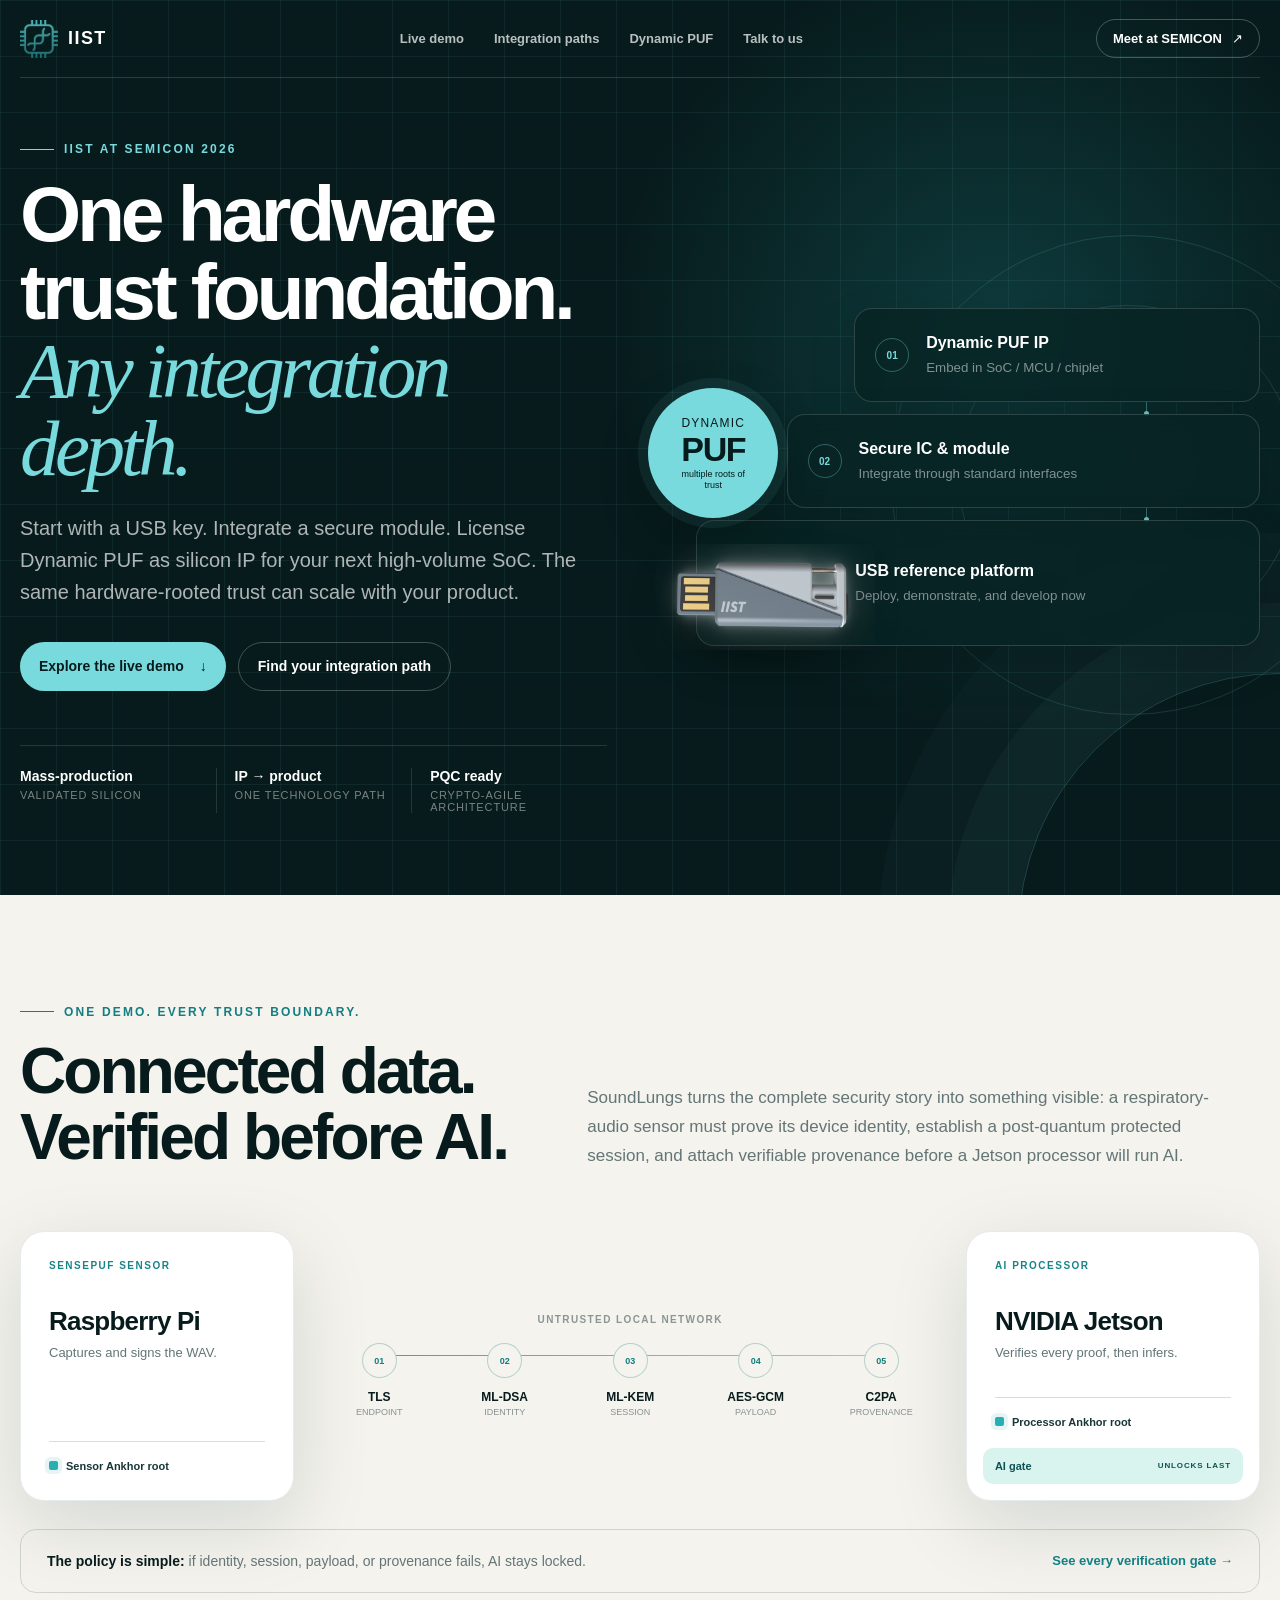
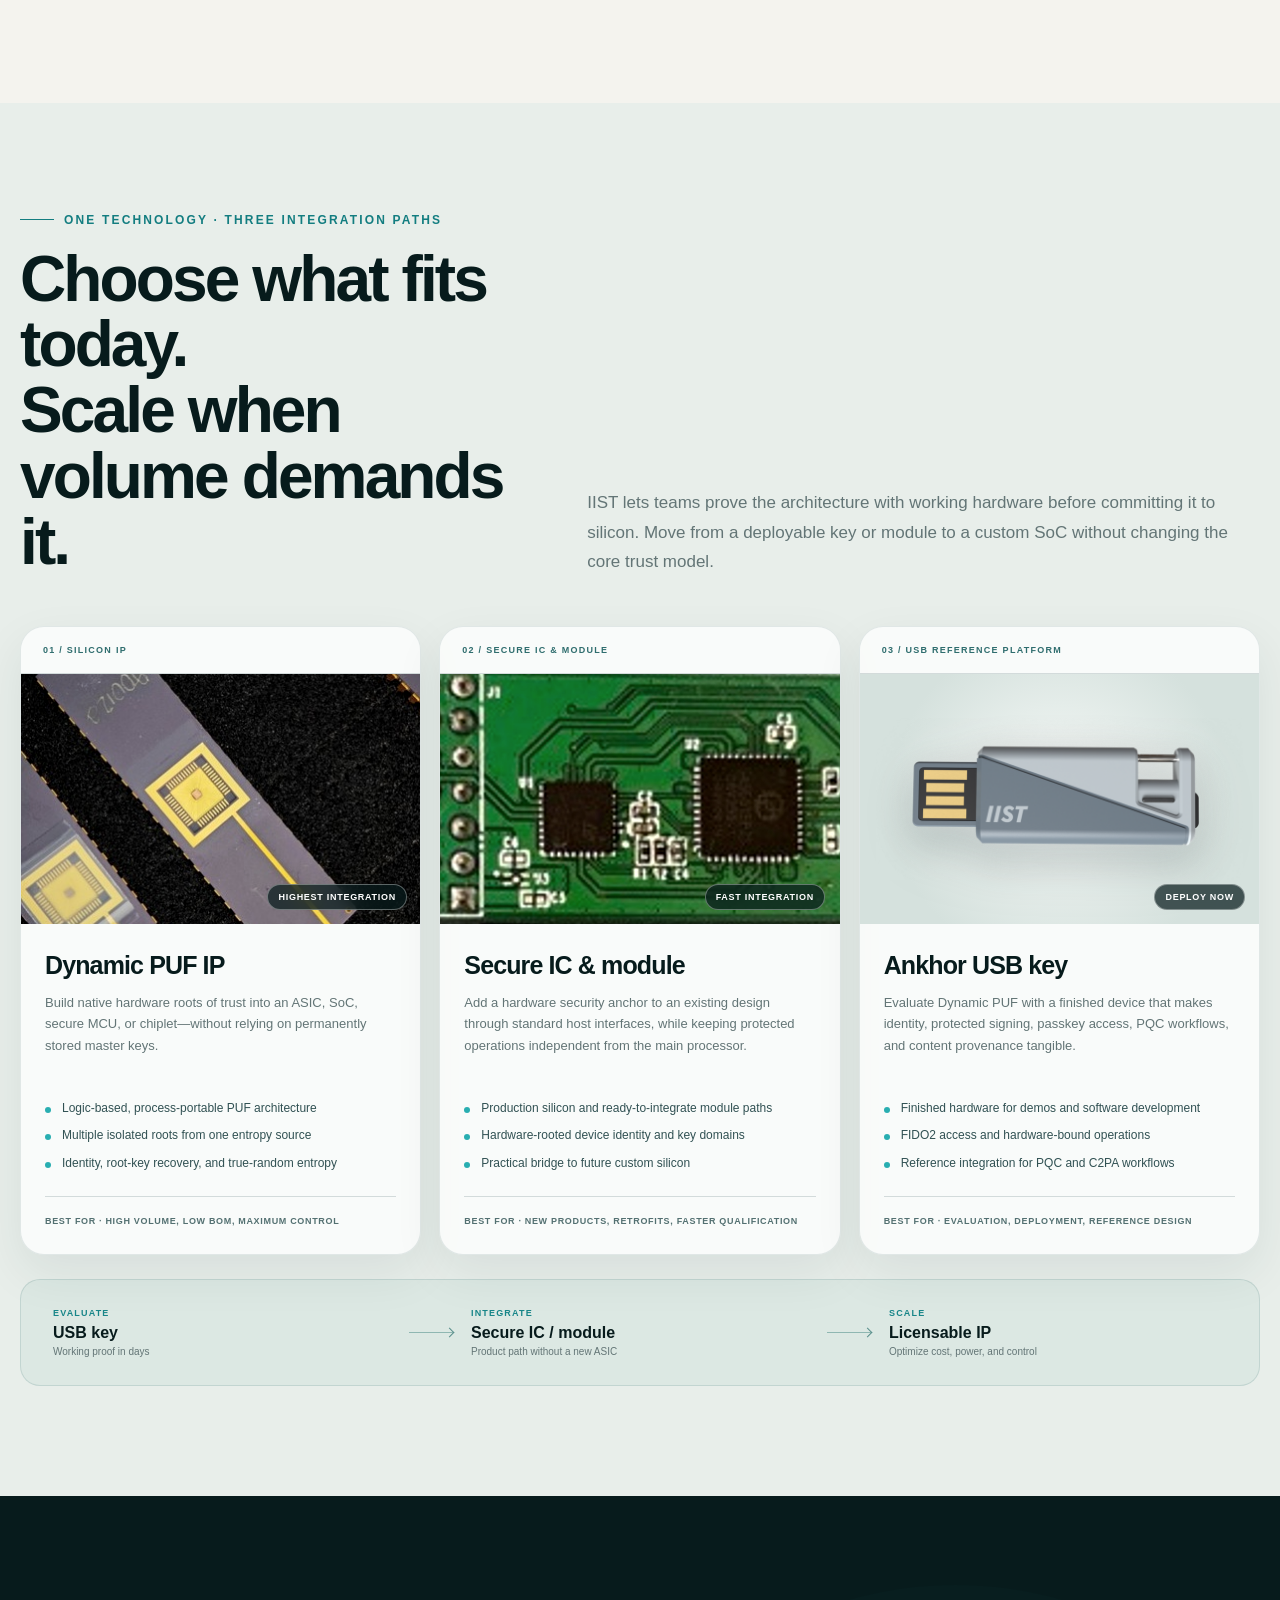
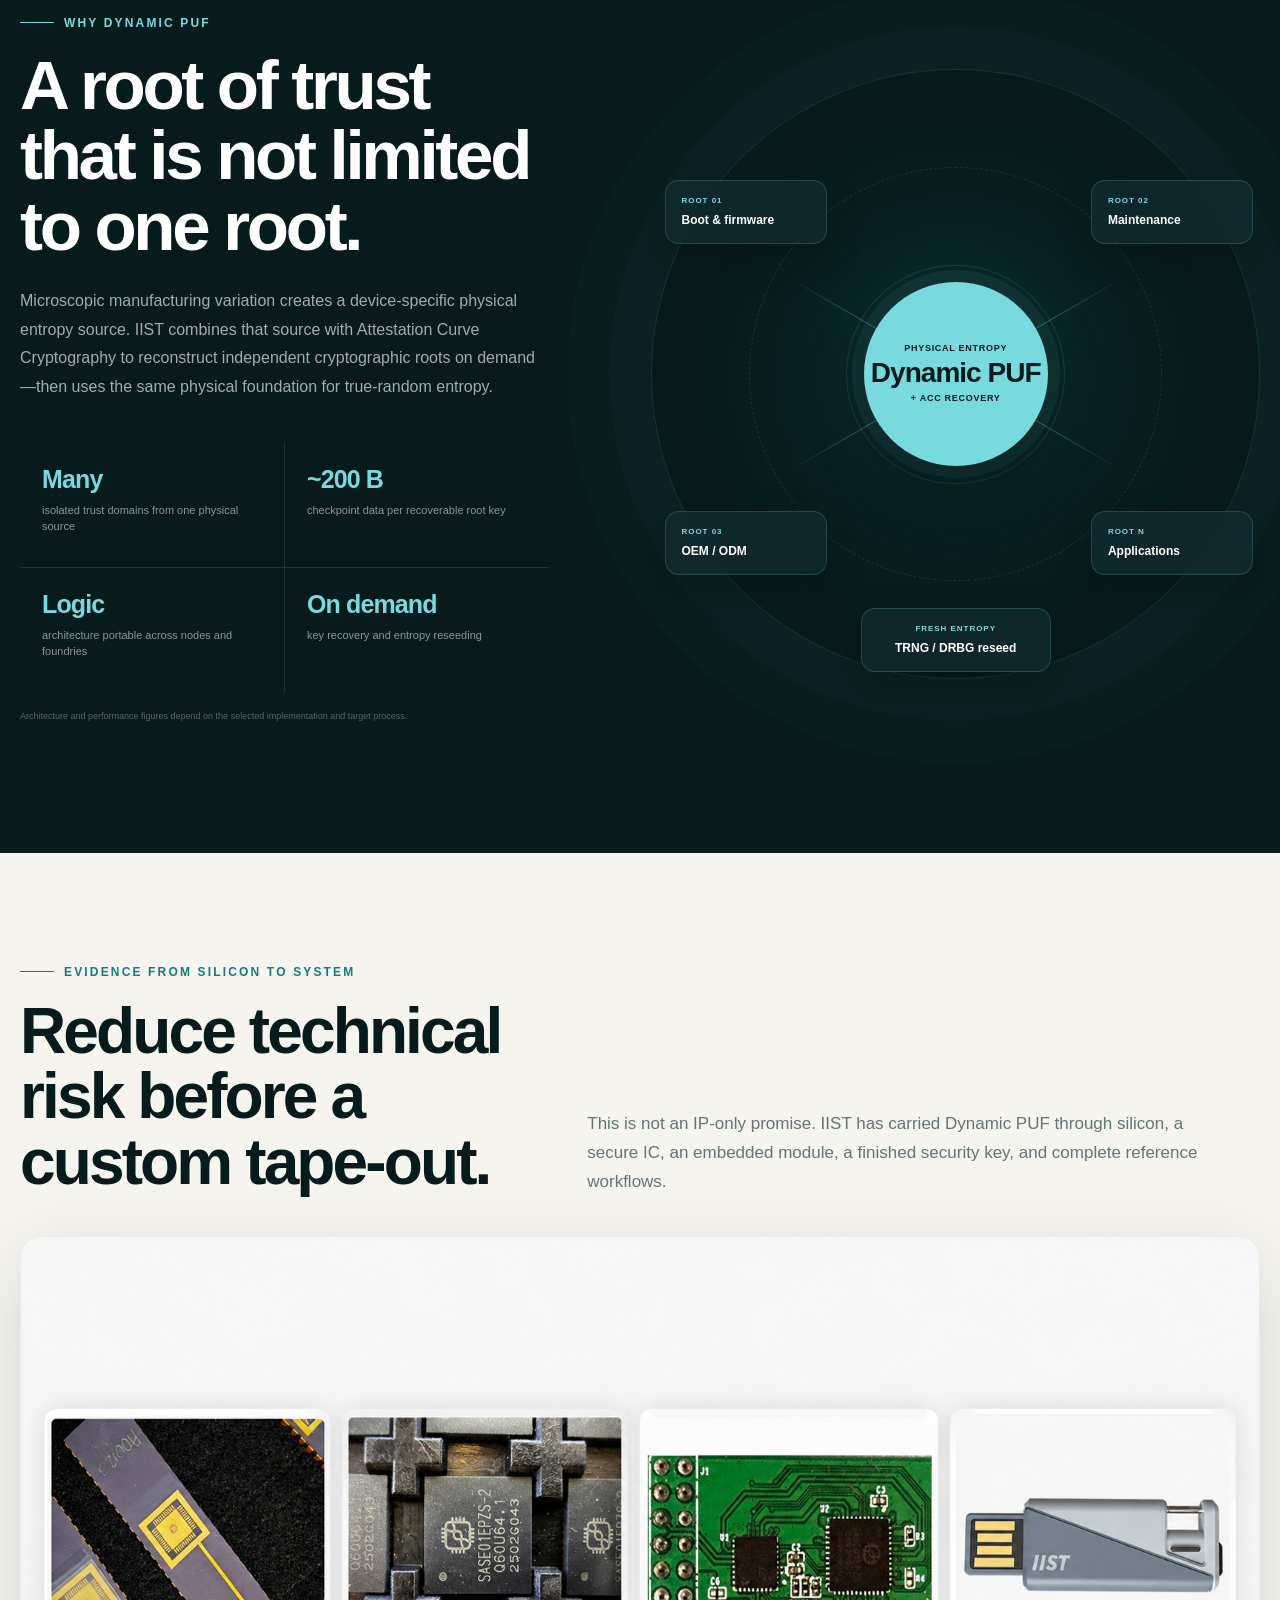
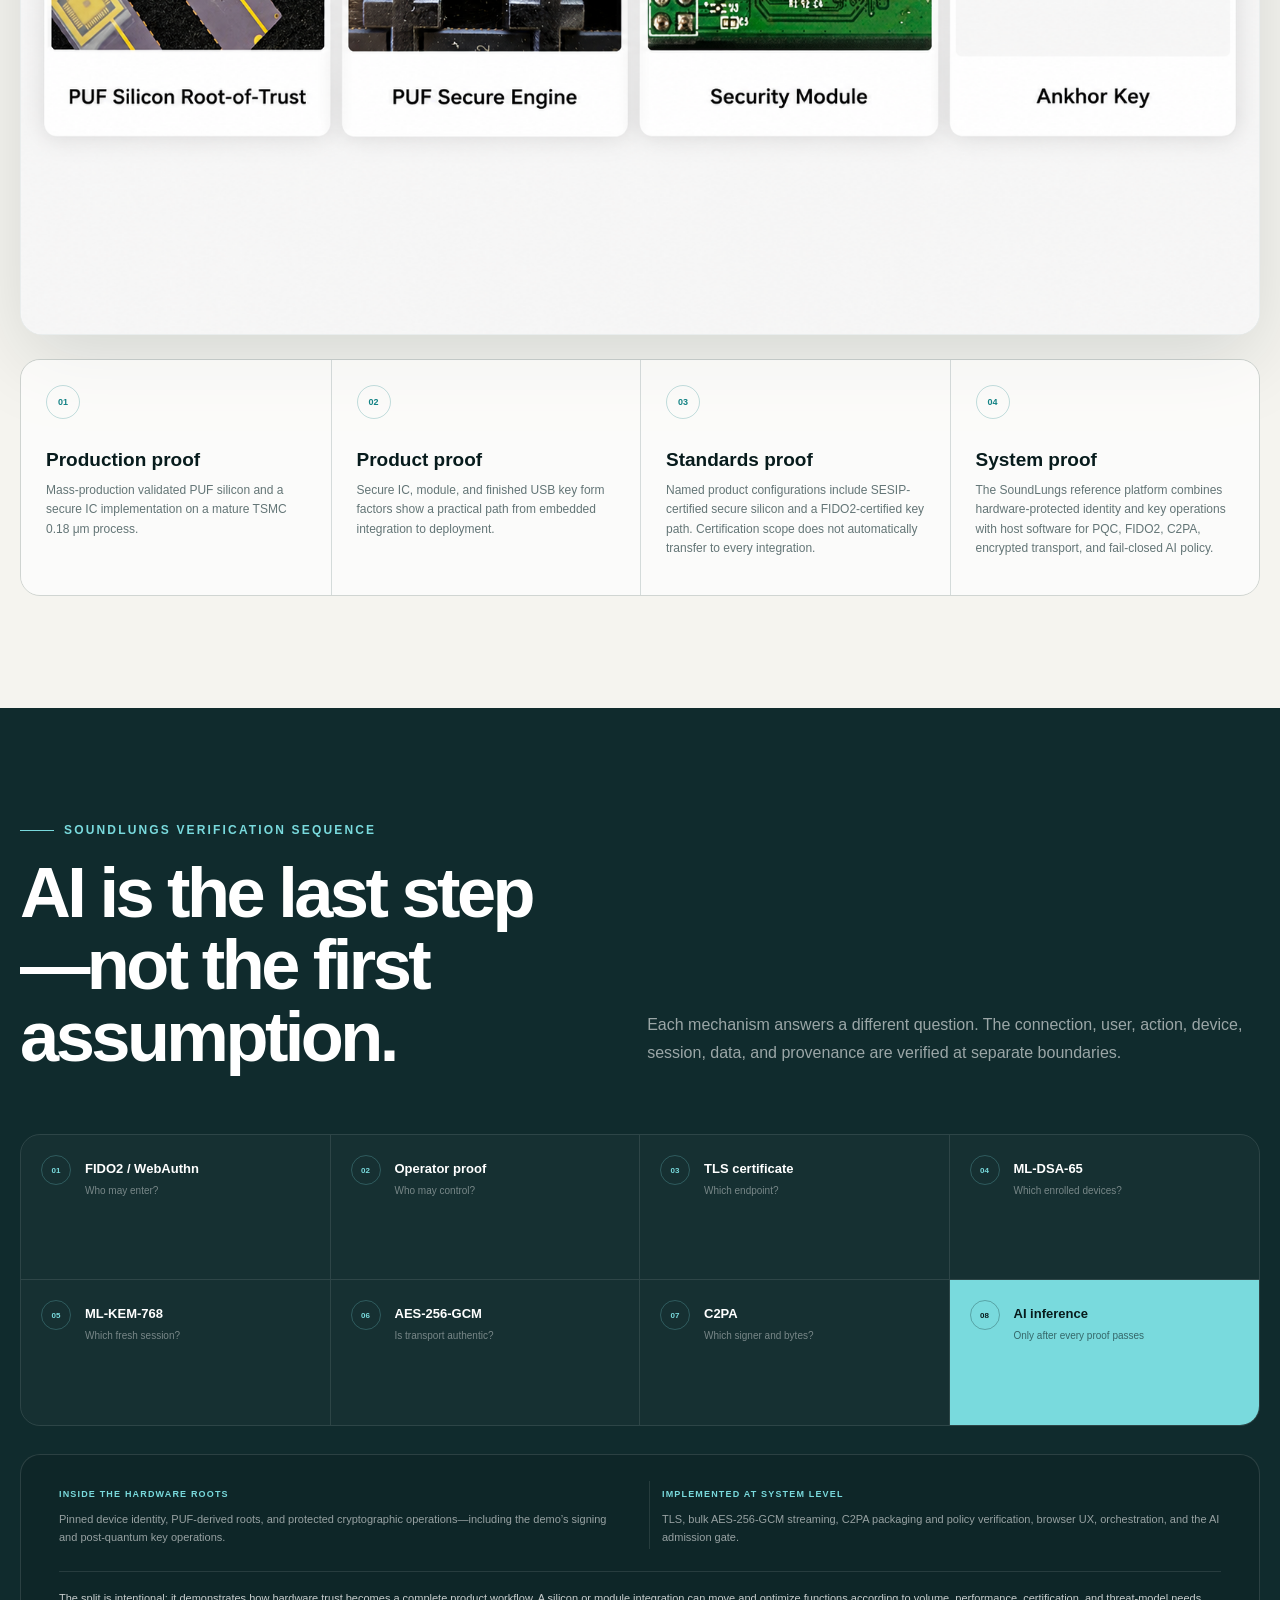
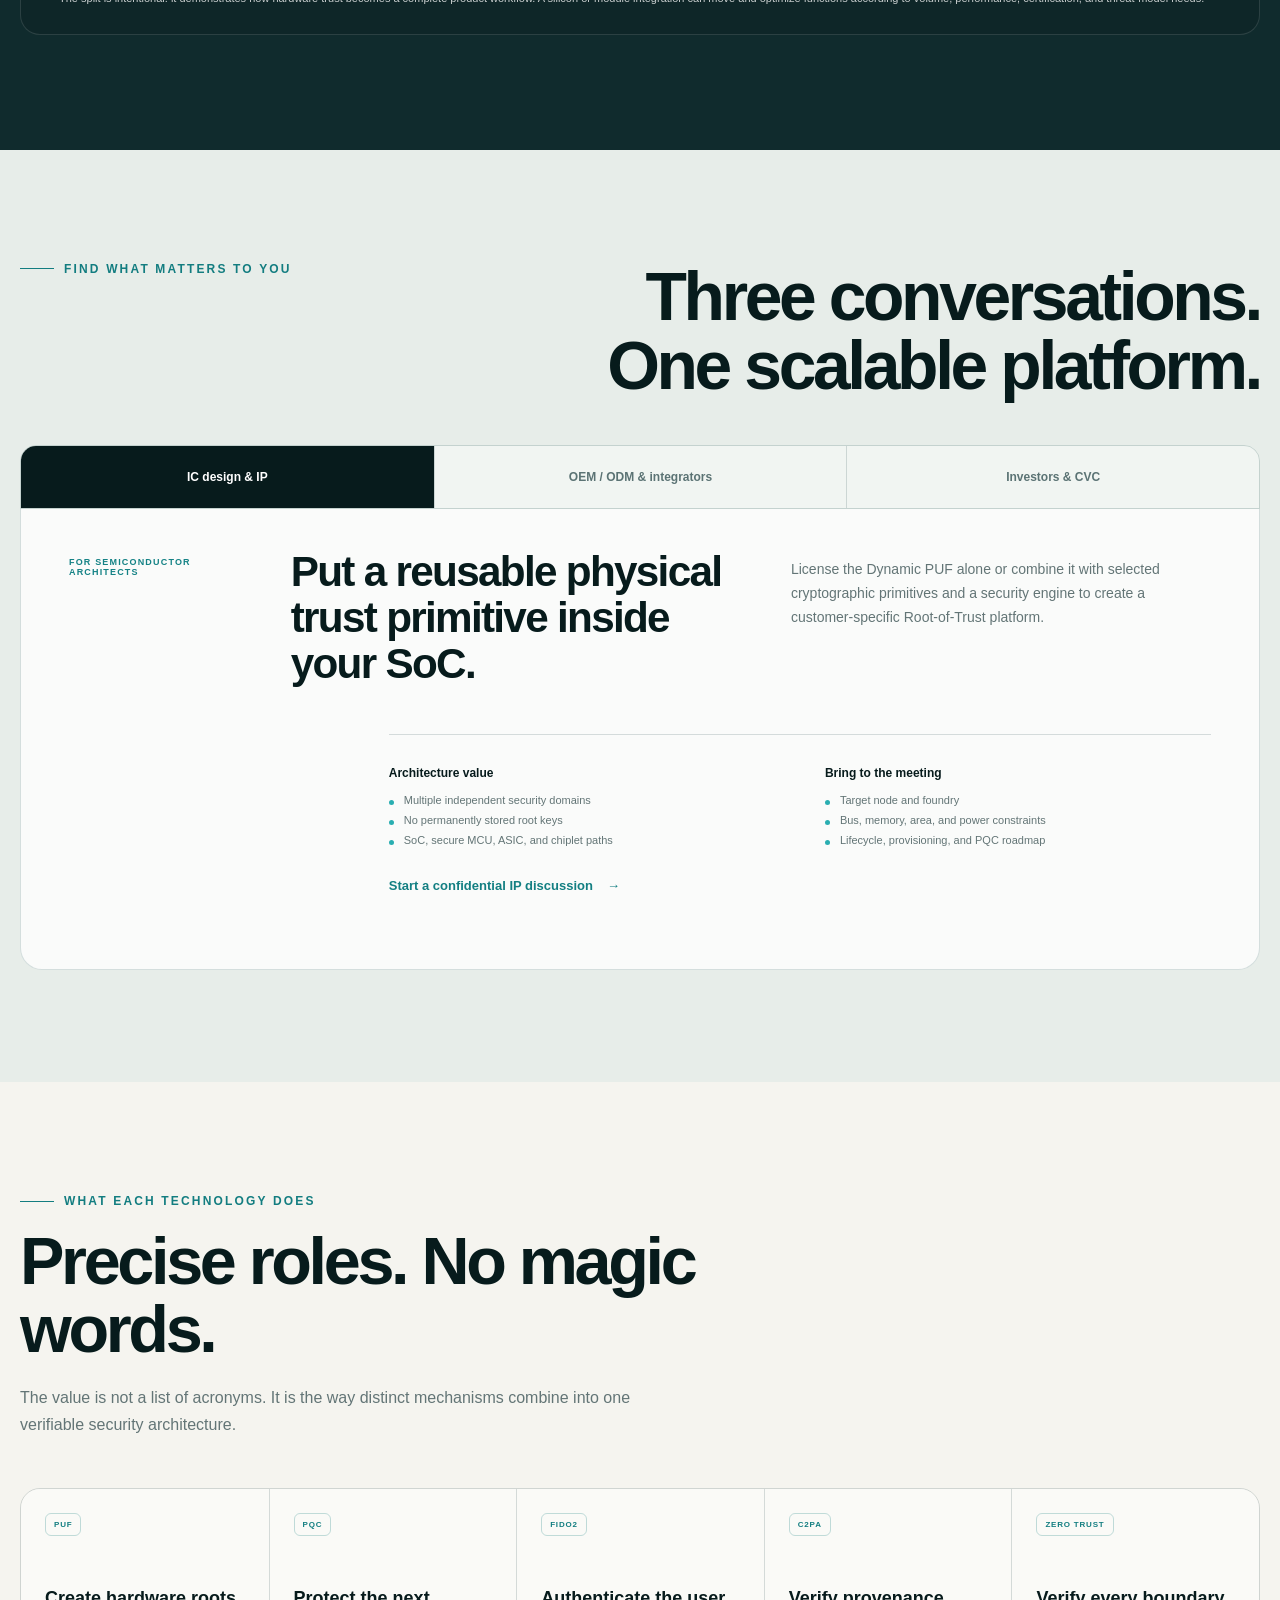
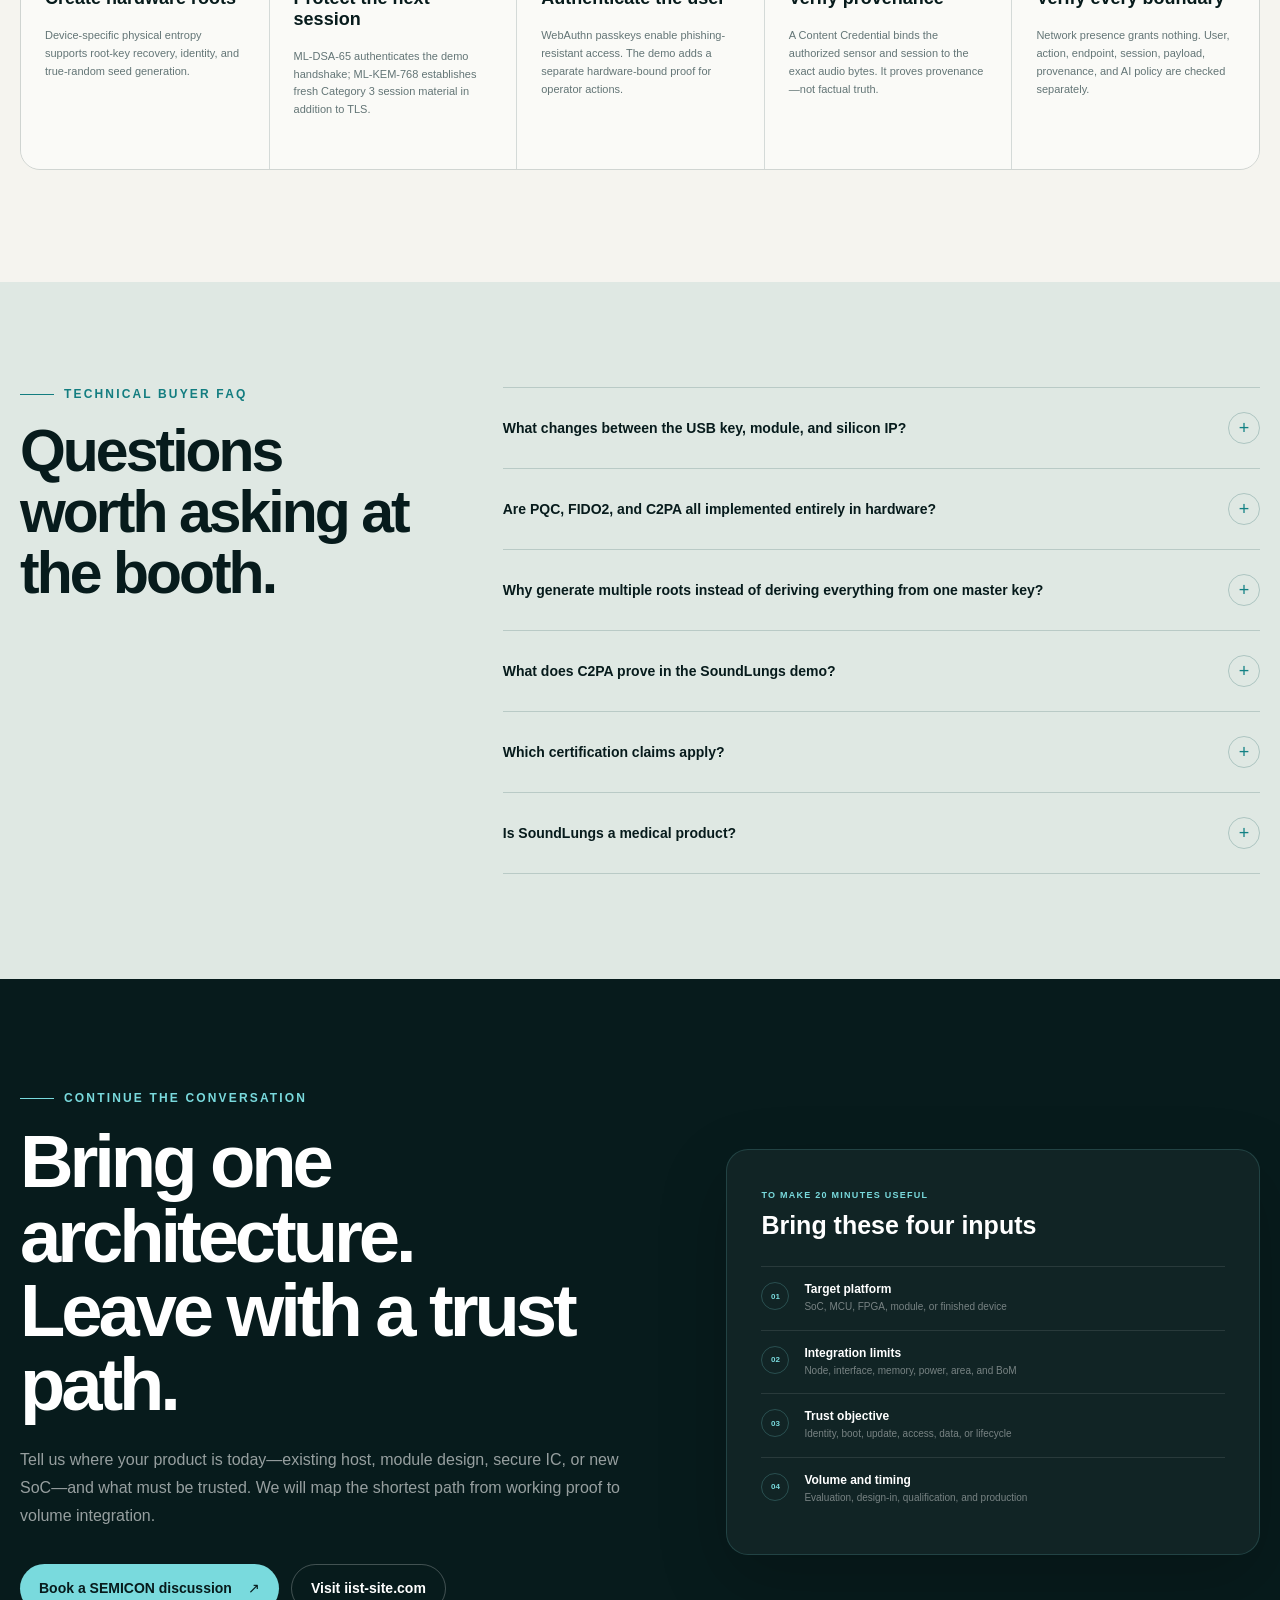
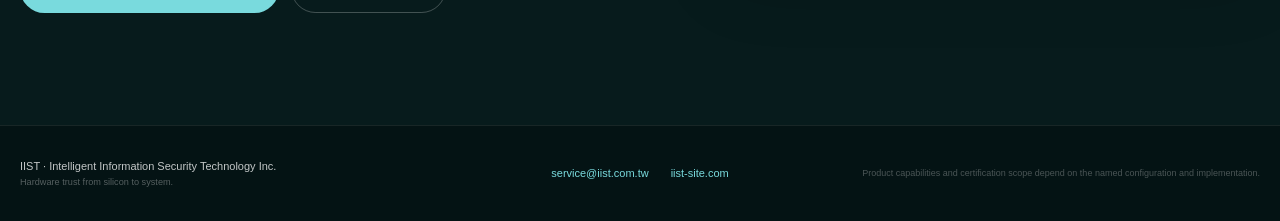
==== index.html @ d6c0103e "Build SEMICON 2026 Dynamic PUF exhibition site" ====
<!doctype html>
<html lang="en">
<head>
  <meta charset="utf-8">
  <meta name="viewport" content="width=device-width, initial-scale=1">
  <meta name="theme-color" content="#071b1c">
  <title>IIST Dynamic PUF | SEMICON 2026</title>
  <meta name="description" content="See IIST Dynamic PUF move from mass-production validated silicon to secure modules, USB keys, and licensable Root-of-Trust IP at SEMICON 2026.">
  <link rel="canonical" href="https://iist-inc.github.io/exhibtion/">
  <link rel="icon" href="assets/iist-logo.png" type="image/png">
  <meta property="og:type" content="website">
  <meta property="og:url" content="https://iist-inc.github.io/exhibtion/">
  <meta property="og:title" content="One hardware trust foundation. Any integration depth.">
  <meta property="og:description" content="See IIST Dynamic PUF scale from mass-production validated silicon to secure modules, USB reference platforms, and licensable SoC IP at SEMICON 2026.">
  <meta property="og:image" content="https://iist-inc.github.io/exhibtion/assets/og.png">
  <meta property="og:image:width" content="1731">
  <meta property="og:image:height" content="909">
  <meta property="og:image:alt" content="IIST Dynamic PUF progression from silicon IP through a secure module to a USB reference platform">
  <meta name="twitter:card" content="summary_large_image">
  <meta name="twitter:title" content="One hardware trust foundation. Any integration depth.">
  <meta name="twitter:description" content="IIST Dynamic PUF from silicon IP to secure modules and USB reference platforms at SEMICON 2026.">
  <meta name="twitter:image" content="https://iist-inc.github.io/exhibtion/assets/og.png">
  <link rel="stylesheet" href="assets/style.css">
</head>
<body>
  <a class="skip-link" href="#main">Skip to content</a>
  <header class="site-header">
    <a class="brand" href="#top" aria-label="IIST SEMICON 2026 home">
      <img src="assets/iist-logo.png" alt="" width="38" height="38">
      <span>IIST</span>
    </a>
    <nav class="desktop-nav" aria-label="Primary navigation">
      <a href="#demo">Live demo</a>
      <a href="#platform">Integration paths</a>
      <a href="#technology">Dynamic PUF</a>
      <a href="#contact">Talk to us</a>
    </nav>
    <a class="header-cta" href="mailto:service@iist.com.tw?subject=SEMICON%202026%20meeting">Meet at SEMICON <span aria-hidden="true">↗</span></a>
  </header>

  <main id="main">
    <section class="hero" id="top">
      <div class="hero-grid">
        <div class="hero-copy">
          <p class="eyebrow"><span></span> IIST at SEMICON 2026</p>
          <h1>One hardware trust foundation.<br><em>Any integration depth.</em></h1>
          <p class="hero-lede">Start with a USB key. Integrate a secure module. License Dynamic PUF as silicon IP for your next high-volume SoC. The same hardware-rooted trust can scale with your product.</p>
          <div class="hero-actions">
            <a class="button button-primary" href="#demo">Explore the live demo <span aria-hidden="true">↓</span></a>
            <a class="button button-ghost" href="#platform">Find your integration path</a>
          </div>
          <div class="proof-row" aria-label="Key proof points">
            <div><strong>Mass-production</strong><span>validated silicon</span></div>
            <div><strong>IP → product</strong><span>one technology path</span></div>
            <div><strong>PQC ready</strong><span>crypto-agile architecture</span></div>
          </div>
        </div>

        <div class="hero-system" aria-label="Dynamic PUF integration ladder">
          <div class="orbit orbit-one" aria-hidden="true"></div>
          <div class="orbit orbit-two" aria-hidden="true"></div>
          <div class="system-card system-card-ip">
            <span class="system-index">01</span>
            <div><strong>Dynamic PUF IP</strong><small>Embed in SoC / MCU / chiplet</small></div>
          </div>
          <div class="system-connector" aria-hidden="true"><i></i></div>
          <div class="system-card system-card-module">
            <span class="system-index">02</span>
            <div><strong>Secure IC &amp; module</strong><small>Integrate through standard interfaces</small></div>
          </div>
          <div class="system-connector" aria-hidden="true"><i></i></div>
          <div class="system-card system-card-key">
            <img src="assets/visual-ankhor-key.png" alt="Ankhor USB security key" width="240" height="106">
            <div><strong>USB reference platform</strong><small>Deploy, demonstrate, and develop now</small></div>
          </div>
          <div class="system-core"><span>Dynamic</span><strong>PUF</strong><small>multiple roots of trust</small></div>
        </div>
      </div>
    </section>

    <section class="demo-section" id="demo">
      <div class="section-heading">
        <div>
          <p class="eyebrow dark"><span></span> One demo. Every trust boundary.</p>
          <h2>Connected data.<br>Verified before AI.</h2>
        </div>
        <p>SoundLungs turns the complete security story into something visible: a respiratory-audio sensor must prove its device identity, establish a post-quantum protected session, and attach verifiable provenance before a Jetson processor will run AI.</p>
      </div>

      <div class="demo-stage" aria-label="SoundLungs secure data path">
        <article class="device-card sensor-card">
          <span class="device-type">SensePUF sensor</span>
          <h3>Raspberry Pi</h3>
          <p>Captures and signs the WAV.</p>
          <div class="usb-tag"><span></span> Sensor Ankhor root</div>
        </article>

        <div class="trust-path">
          <p class="path-label">Untrusted local network</p>
          <ol>
            <li><span>01</span><strong>TLS</strong><small>endpoint</small></li>
            <li><span>02</span><strong>ML-DSA</strong><small>identity</small></li>
            <li><span>03</span><strong>ML-KEM</strong><small>session</small></li>
            <li><span>04</span><strong>AES-GCM</strong><small>payload</small></li>
            <li><span>05</span><strong>C2PA</strong><small>provenance</small></li>
          </ol>
          <div class="data-line"><i></i></div>
        </div>

        <article class="device-card processor-card">
          <span class="device-type">AI processor</span>
          <h3>NVIDIA Jetson</h3>
          <p>Verifies every proof, then infers.</p>
          <div class="usb-tag"><span></span> Processor Ankhor root</div>
          <div class="ai-gate"><b>AI gate</b><strong>UNLOCKS LAST</strong></div>
        </article>
      </div>

      <div class="demo-footer">
        <p><strong>The policy is simple:</strong> if identity, session, payload, or provenance fails, AI stays locked.</p>
        <a href="#workflow">See every verification gate <span aria-hidden="true">→</span></a>
      </div>
    </section>

    <section class="platform-section" id="platform">
      <div class="section-heading platform-heading">
        <div>
          <p class="eyebrow dark"><span></span> One technology · three integration paths</p>
          <h2>Choose what fits today.<br>Scale when volume demands it.</h2>
        </div>
        <p>IIST lets teams prove the architecture with working hardware before committing it to silicon. Move from a deployable key or module to a custom SoC without changing the core trust model.</p>
      </div>

      <div class="product-grid">
        <article class="product-card product-ip">
          <div class="product-number">01 / SILICON IP</div>
          <div class="product-visual chip-visual">
            <img src="assets/visual-chip.jpg" alt="IIST Dynamic PUF silicon test device" width="768" height="1024">
            <span>Highest integration</span>
          </div>
          <div class="product-copy">
            <h3>Dynamic PUF IP</h3>
            <p>Build native hardware roots of trust into an ASIC, SoC, secure MCU, or chiplet—without relying on permanently stored master keys.</p>
            <ul>
              <li>Logic-based, process-portable PUF architecture</li>
              <li>Multiple isolated roots from one entropy source</li>
              <li>Identity, root-key recovery, and true-random entropy</li>
            </ul>
            <span class="best-for">Best for · high volume, low BoM, maximum control</span>
          </div>
        </article>

        <article class="product-card product-module">
          <div class="product-number">02 / SECURE IC &amp; MODULE</div>
          <div class="product-visual module-visual">
            <img src="assets/visual-module.jpg" alt="IIST secure module with Dynamic PUF" width="750" height="480">
            <span>Fast integration</span>
          </div>
          <div class="product-copy">
            <h3>Secure IC &amp; module</h3>
            <p>Add a hardware security anchor to an existing design through standard host interfaces, while keeping protected operations independent from the main processor.</p>
            <ul>
              <li>Production silicon and ready-to-integrate module paths</li>
              <li>Hardware-rooted device identity and key domains</li>
              <li>Practical bridge to future custom silicon</li>
            </ul>
            <span class="best-for">Best for · new products, retrofits, faster qualification</span>
          </div>
        </article>

        <article class="product-card product-key">
          <div class="product-number">03 / USB REFERENCE PLATFORM</div>
          <div class="product-visual key-visual">
            <img src="assets/visual-ankhor-key.png" alt="IIST Ankhor USB security key" width="750" height="330">
            <span>Deploy now</span>
          </div>
          <div class="product-copy">
            <h3>Ankhor USB key</h3>
            <p>Evaluate Dynamic PUF with a finished device that makes identity, protected signing, passkey access, PQC workflows, and content provenance tangible.</p>
            <ul>
              <li>Finished hardware for demos and software development</li>
              <li>FIDO2 access and hardware-bound operations</li>
              <li>Reference integration for PQC and C2PA workflows</li>
            </ul>
            <span class="best-for">Best for · evaluation, deployment, reference design</span>
          </div>
        </article>
      </div>

      <div class="scale-rail" aria-label="Product scaling path">
        <div><span>Evaluate</span><strong>USB key</strong><small>Working proof in days</small></div>
        <i aria-hidden="true"></i>
        <div><span>Integrate</span><strong>Secure IC / module</strong><small>Product path without a new ASIC</small></div>
        <i aria-hidden="true"></i>
        <div><span>Scale</span><strong>Licensable IP</strong><small>Optimize cost, power, and control</small></div>
      </div>
    </section>

    <section class="technology-section" id="technology">
      <div class="technology-grid">
        <div class="technology-copy">
          <p class="eyebrow"><span></span> Why Dynamic PUF</p>
          <h2>A root of trust that is not limited to one root.</h2>
          <p class="technology-lede">Microscopic manufacturing variation creates a device-specific physical entropy source. IIST combines that source with Attestation Curve Cryptography to reconstruct independent cryptographic roots on demand—then uses the same physical foundation for true-random entropy.</p>
          <div class="technology-facts">
            <div><strong>Many</strong><span>isolated trust domains from one physical source</span></div>
            <div><strong>~200 B</strong><span>checkpoint data per recoverable root key</span></div>
            <div><strong>Logic</strong><span>architecture portable across nodes and foundries</span></div>
            <div><strong>On demand</strong><span>key recovery and entropy reseeding</span></div>
          </div>
          <p class="fine-print">Architecture and performance figures depend on the selected implementation and target process.</p>
        </div>

        <div class="root-map" aria-label="One Dynamic PUF entropy source supports multiple independent roots of trust and true-random entropy">
          <div class="root-source">
            <span>Physical entropy</span>
            <strong>Dynamic PUF</strong>
            <small>+ ACC recovery</small>
          </div>
          <div class="root-line line-1" aria-hidden="true"></div>
          <div class="root-line line-2" aria-hidden="true"></div>
          <div class="root-line line-3" aria-hidden="true"></div>
          <div class="root-line line-4" aria-hidden="true"></div>
          <div class="root-node node-boot"><span>Root 01</span><strong>Boot &amp; firmware</strong></div>
          <div class="root-node node-maintenance"><span>Root 02</span><strong>Maintenance</strong></div>
          <div class="root-node node-oem"><span>Root 03</span><strong>OEM / ODM</strong></div>
          <div class="root-node node-app"><span>Root n</span><strong>Applications</strong></div>
          <div class="entropy-node"><span>Fresh entropy</span><strong>TRNG / DRBG reseed</strong></div>
        </div>
      </div>
    </section>

    <section class="proof-section" id="proof">
      <div class="section-heading proof-heading">
        <div>
          <p class="eyebrow dark"><span></span> Evidence from silicon to system</p>
          <h2>Reduce technical risk before a custom tape-out.</h2>
        </div>
        <p>This is not an IP-only promise. IIST has carried Dynamic PUF through silicon, a secure IC, an embedded module, a finished security key, and complete reference workflows.</p>
      </div>

      <figure class="product-family-figure">
        <img src="assets/visual-products.png" alt="IIST product progression from PUF silicon through secure engine and module to Ankhor USB key" width="1792" height="1024">
      </figure>

      <div class="proof-grid">
        <article>
          <span class="proof-mark">01</span>
          <h3>Production proof</h3>
          <p>Mass-production validated PUF silicon and a secure IC implementation on a mature TSMC 0.18 μm process.</p>
        </article>
        <article>
          <span class="proof-mark">02</span>
          <h3>Product proof</h3>
          <p>Secure IC, module, and finished USB key form factors show a practical path from embedded integration to deployment.</p>
        </article>
        <article>
          <span class="proof-mark">03</span>
          <h3>Standards proof</h3>
          <p>Named product configurations include SESIP-certified secure silicon and a FIDO2-certified key path. Certification scope does not automatically transfer to every integration.</p>
        </article>
        <article>
          <span class="proof-mark">04</span>
          <h3>System proof</h3>
          <p>The SoundLungs reference platform combines hardware-protected identity and key operations with host software for PQC, FIDO2, C2PA, encrypted transport, and fail-closed AI policy.</p>
        </article>
      </div>
    </section>

    <section class="workflow-section" id="workflow">
      <div class="workflow-intro">
        <p class="eyebrow"><span></span> SoundLungs verification sequence</p>
        <h2>AI is the last step—not the first assumption.</h2>
        <p>Each mechanism answers a different question. The connection, user, action, device, session, data, and provenance are verified at separate boundaries.</p>
      </div>

      <ol class="workflow-list">
        <li><span>01</span><div><strong>FIDO2 / WebAuthn</strong><small>Who may enter?</small></div></li>
        <li><span>02</span><div><strong>Operator proof</strong><small>Who may control?</small></div></li>
        <li><span>03</span><div><strong>TLS certificate</strong><small>Which endpoint?</small></div></li>
        <li><span>04</span><div><strong>ML-DSA-65</strong><small>Which enrolled devices?</small></div></li>
        <li><span>05</span><div><strong>ML-KEM-768</strong><small>Which fresh session?</small></div></li>
        <li><span>06</span><div><strong>AES-256-GCM</strong><small>Is transport authentic?</small></div></li>
        <li><span>07</span><div><strong>C2PA</strong><small>Which signer and bytes?</small></div></li>
        <li class="workflow-ai"><span>08</span><div><strong>AI inference</strong><small>Only after every proof passes</small></div></li>
      </ol>

      <div class="implementation-note">
        <div>
          <span class="note-label">Inside the hardware roots</span>
          <p>Pinned device identity, PUF-derived roots, and protected cryptographic operations—including the demo’s signing and post-quantum key operations.</p>
        </div>
        <div>
          <span class="note-label">Implemented at system level</span>
          <p>TLS, bulk AES-256-GCM streaming, C2PA packaging and policy verification, browser UX, orchestration, and the AI admission gate.</p>
        </div>
        <p class="implementation-summary">The split is intentional: it demonstrates how hardware trust becomes a complete product workflow. A silicon or module integration can move and optimize functions according to volume, performance, certification, and threat-model needs.</p>
      </div>
    </section>

    <section class="audience-section" id="audiences">
      <div class="audience-intro">
        <p class="eyebrow dark"><span></span> Find what matters to you</p>
        <h2>Three conversations.<br>One scalable platform.</h2>
      </div>

      <div class="audience-tabs" role="tablist" aria-label="Audience perspectives">
        <button id="tab-ic" type="button" role="tab" aria-selected="true" aria-controls="panel-ic" data-audience-tab="ic">IC design &amp; IP</button>
        <button id="tab-oem" type="button" role="tab" aria-selected="false" aria-controls="panel-oem" data-audience-tab="oem" tabindex="-1">OEM / ODM &amp; integrators</button>
        <button id="tab-investor" type="button" role="tab" aria-selected="false" aria-controls="panel-investor" data-audience-tab="investor" tabindex="-1">Investors &amp; CVC</button>
      </div>

      <div class="audience-panels">
        <article id="panel-ic" class="audience-panel active" role="tabpanel" aria-labelledby="tab-ic" data-audience-panel="ic">
          <div class="panel-head">
            <span>For semiconductor architects</span>
            <h3>Put a reusable physical trust primitive inside your SoC.</h3>
            <p>License the Dynamic PUF alone or combine it with selected cryptographic primitives and a security engine to create a customer-specific Root-of-Trust platform.</p>
          </div>
          <div class="panel-columns">
            <div><strong>Architecture value</strong><ul><li>Multiple independent security domains</li><li>No permanently stored root keys</li><li>SoC, secure MCU, ASIC, and chiplet paths</li></ul></div>
            <div><strong>Bring to the meeting</strong><ul><li>Target node and foundry</li><li>Bus, memory, area, and power constraints</li><li>Lifecycle, provisioning, and PQC roadmap</li></ul></div>
          </div>
          <a class="text-link" href="mailto:service@iist.com.tw?subject=SEMICON%202026%20Dynamic%20PUF%20IP%20discussion">Start a confidential IP discussion <span aria-hidden="true">→</span></a>
        </article>

        <article id="panel-oem" class="audience-panel" role="tabpanel" aria-labelledby="tab-oem" data-audience-panel="oem" hidden>
          <div class="panel-head">
            <span>For product and platform teams</span>
            <h3>Add hardware trust now—without redesigning the host SoC.</h3>
            <p>Use a secure IC, module, or USB key to validate device identity, trusted operations, secure access, and provenance. Move toward IP when scale and integration justify it.</p>
          </div>
          <div class="panel-columns">
            <div><strong>Integration value</strong><ul><li>Standard host-interface options</li><li>Host-independent security anchor</li><li>Reference software and live workflows</li></ul></div>
            <div><strong>Bring to the meeting</strong><ul><li>Product class and target volume</li><li>Available interfaces and host OS</li><li>Identity, update, access, or data-trust goal</li></ul></div>
          </div>
          <a class="text-link" href="mailto:service@iist.com.tw?subject=SEMICON%202026%20OEM%20integration%20discussion">Map trust into your product <span aria-hidden="true">→</span></a>
        </article>

        <article id="panel-investor" class="audience-panel" role="tabpanel" aria-labelledby="tab-investor" data-audience-panel="investor" hidden>
          <div class="panel-head">
            <span>For strategic and financial investors</span>
            <h3>One core technology, monetized across the semiconductor value chain.</h3>
            <p>IIST can create near-term product revenue with keys, modules, and secure silicon while building higher-volume, higher-leverage licensing opportunities in SoCs and chiplets.</p>
          </div>
          <div class="panel-columns">
            <div><strong>Platform leverage</strong><ul><li>IP, silicon, module, and finished-product offers</li><li>Working reference applications shorten customer discovery</li><li>PQC and regulation increase hardware-trust urgency</li></ul></div>
            <div><strong>Diligence themes</strong><ul><li>Silicon validation and product readiness</li><li>Portability and integration economics</li><li>Design-win and licensing pipeline</li></ul></div>
          </div>
          <a class="text-link" href="mailto:service@iist.com.tw?subject=SEMICON%202026%20investor%20discussion">Request the investor overview <span aria-hidden="true">→</span></a>
        </article>
      </div>
    </section>

    <section class="standards-section" id="standards">
      <div class="standards-heading">
        <p class="eyebrow dark"><span></span> What each technology does</p>
        <h2>Precise roles. No magic words.</h2>
        <p>The value is not a list of acronyms. It is the way distinct mechanisms combine into one verifiable security architecture.</p>
      </div>
      <div class="standards-grid">
        <article><span>PUF</span><h3>Create hardware roots</h3><p>Device-specific physical entropy supports root-key recovery, identity, and true-random seed generation.</p></article>
        <article><span>PQC</span><h3>Protect the next session</h3><p>ML-DSA-65 authenticates the demo handshake; ML-KEM-768 establishes fresh Category 3 session material in addition to TLS.</p></article>
        <article><span>FIDO2</span><h3>Authenticate the user</h3><p>WebAuthn passkeys enable phishing-resistant access. The demo adds a separate hardware-bound proof for operator actions.</p></article>
        <article><span>C2PA</span><h3>Verify provenance</h3><p>A Content Credential binds the authorized sensor and session to the exact audio bytes. It proves provenance—not factual truth.</p></article>
        <article><span>ZERO TRUST</span><h3>Verify every boundary</h3><p>Network presence grants nothing. User, action, endpoint, session, payload, provenance, and AI policy are checked separately.</p></article>
      </div>
    </section>

    <section class="faq-section" id="faq">
      <div class="faq-heading">
        <p class="eyebrow dark"><span></span> Technical buyer FAQ</p>
        <h2>Questions worth asking at the booth.</h2>
      </div>
      <div class="faq-list">
        <details>
          <summary>What changes between the USB key, module, and silicon IP?<span>+</span></summary>
          <p>The physical trust concept remains consistent; packaging, host interface, performance, certification boundary, software split, BoM, and ownership change. The USB key is fastest to evaluate, a module is easier to integrate into an existing design, and IP gives the most control at volume.</p>
        </details>
        <details>
          <summary>Are PQC, FIDO2, and C2PA all implemented entirely in hardware?<span>+</span></summary>
          <p>No. The reference platform protects device identity and selected cryptographic operations in hardware, while the host software implements orchestration, bulk data handling, protocol packaging, verification policy, and UX. The split can be redesigned for a customer SoC or secure platform.</p>
        </details>
        <details>
          <summary>Why generate multiple roots instead of deriving everything from one master key?<span>+</span></summary>
          <p>Independent roots reduce cross-domain dependency. Boot, firmware, maintenance, OEM/ODM, and applications can be isolated and governed separately rather than sharing one stored master secret and one failure domain.</p>
        </details>
        <details>
          <summary>What does C2PA prove in the SoundLungs demo?<span>+</span></summary>
          <p>It provides tamper-evident provenance under a configured trust policy: who signed, which bytes were signed, and whether the recording belongs to the live session. It does not prove that the content is factually or clinically true.</p>
        </details>
        <details>
          <summary>Which certification claims apply?<span>+</span></summary>
          <p>Certification applies to the specific named product and configuration in scope. It does not automatically transfer from a secure IC or key to a customer’s module, system, or IP integration. Ask IIST for the current certificate, version, and evaluation boundary relevant to your project.</p>
        </details>
        <details>
          <summary>Is SoundLungs a medical product?<span>+</span></summary>
          <p>No. It is an engineering exhibition demonstrator that uses respiratory audio to make the secure data path and AI admission policy visible. It makes no diagnostic, clinical-performance, or medical-device claim.</p>
        </details>
      </div>
    </section>

    <section class="contact-section" id="contact">
      <div class="contact-copy">
        <p class="eyebrow"><span></span> Continue the conversation</p>
        <h2>Bring one architecture.<br>Leave with a trust path.</h2>
        <p>Tell us where your product is today—existing host, module design, secure IC, or new SoC—and what must be trusted. We will map the shortest path from working proof to volume integration.</p>
        <div class="contact-actions">
          <a class="button button-primary" href="mailto:service@iist.com.tw?subject=SEMICON%202026%20technical%20meeting">Book a SEMICON discussion <span aria-hidden="true">↗</span></a>
          <a class="button button-ghost" href="https://www.iist-site.com" target="_blank" rel="noopener noreferrer">Visit iist-site.com</a>
        </div>
      </div>
      <aside class="meeting-card">
        <span>To make 20 minutes useful</span>
        <h3>Bring these four inputs</h3>
        <ol>
          <li><b>01</b><p><strong>Target platform</strong><small>SoC, MCU, FPGA, module, or finished device</small></p></li>
          <li><b>02</b><p><strong>Integration limits</strong><small>Node, interface, memory, power, area, and BoM</small></p></li>
          <li><b>03</b><p><strong>Trust objective</strong><small>Identity, boot, update, access, data, or lifecycle</small></p></li>
          <li><b>04</b><p><strong>Volume and timing</strong><small>Evaluation, design-in, qualification, and production</small></p></li>
        </ol>
      </aside>
    </section>
  </main>

  <nav class="mobile-dock" aria-label="Quick navigation">
    <a href="#demo"><span>01</span>Demo</a>
    <a href="#platform"><span>02</span>IP to key</a>
    <a href="#audiences"><span>03</span>For you</a>
    <a href="#contact"><span>04</span>Contact</a>
  </nav>

  <footer class="site-footer">
    <div>
      <span>IIST · Intelligent Information Security Technology Inc.</span>
      <small>Hardware trust from silicon to system.</small>
    </div>
    <div class="footer-links">
      <a href="mailto:service@iist.com.tw">service@iist.com.tw</a>
      <a href="https://www.iist-site.com" target="_blank" rel="noopener noreferrer">iist-site.com</a>
    </div>
    <p>Product capabilities and certification scope depend on the named configuration and implementation.</p>
  </footer>
  <script src="assets/site.js"></script>
</body>
</html>
---- assets/style.css ----
:root {
  --ink: #071b1c;
  --ink-soft: #102b2d;
  --teal: #29aeb1;
  --teal-light: #79dadd;
  --mint: #d9f4ef;
  --paper: #f4f3ee;
  --white: #ffffff;
  --gold: #d6b16b;
  --text: #183638;
  --muted: #637576;
  --line: rgba(15, 53, 55, 0.16);
  --radius: 24px;
  --shadow: 0 24px 80px rgba(4, 30, 31, 0.13);
  font-family: Inter, "Segoe UI Variable", "Segoe UI", Arial, sans-serif;
  color: var(--text);
  background: var(--paper);
  font-synthesis: none;
  text-rendering: optimizeLegibility;
}

* { box-sizing: border-box; }
html { scroll-behavior: smooth; }
body { margin: 0; min-width: 320px; background: var(--paper); }
a { color: inherit; text-decoration: none; }
img { display: block; max-width: 100%; }
a:focus-visible, button:focus-visible, summary:focus-visible { outline: 3px solid var(--teal-light); outline-offset: 3px; }

.skip-link {
  position: fixed;
  top: 10px;
  left: 10px;
  z-index: 100;
  transform: translateY(-150%);
  background: white;
  color: var(--ink);
  padding: 10px 14px;
  border-radius: 8px;
}
.skip-link:focus { transform: translateY(0); }

.site-header {
  position: absolute;
  inset: 0 0 auto;
  z-index: 20;
  width: min(1240px, calc(100% - 40px));
  height: 78px;
  margin: 0 auto;
  display: flex;
  align-items: center;
  justify-content: space-between;
  color: var(--white);
  border-bottom: 1px solid rgba(255,255,255,.15);
}

.brand { display: inline-flex; align-items: center; gap: 10px; font-size: 18px; font-weight: 800; letter-spacing: .08em; }
.brand img { width: 38px; height: 38px; }
.desktop-nav { display: flex; align-items: center; gap: 30px; font-size: 13px; font-weight: 650; color: rgba(255,255,255,.72); }
.desktop-nav a:hover, .desktop-nav a:focus-visible { color: var(--white); }
.header-cta { display: inline-flex; align-items: center; gap: 10px; padding: 11px 16px; border: 1px solid rgba(255,255,255,.26); border-radius: 999px; font-size: 13px; font-weight: 750; }

.hero {
  position: relative;
  min-height: 780px;
  color: var(--white);
  background:
    linear-gradient(rgba(121,218,221,.07) 1px, transparent 1px),
    linear-gradient(90deg, rgba(121,218,221,.07) 1px, transparent 1px),
    radial-gradient(circle at 78% 38%, rgba(41,174,177,.22), transparent 34%),
    var(--ink);
  background-size: 56px 56px, 56px 56px, auto, auto;
  overflow: hidden;
}
.hero::after {
  content: "";
  position: absolute;
  width: 520px;
  height: 520px;
  right: -260px;
  bottom: -300px;
  border: 1px solid rgba(121,218,221,.22);
  border-radius: 50%;
  box-shadow: 0 0 0 70px rgba(121,218,221,.035), 0 0 0 140px rgba(121,218,221,.025);
}
.hero-grid {
  width: min(1240px, calc(100% - 40px));
  min-height: 780px;
  margin: 0 auto;
  padding: 142px 0 82px;
  display: grid;
  grid-template-columns: minmax(0, 1.02fr) minmax(470px, .98fr);
  align-items: center;
  gap: clamp(42px, 7vw, 100px);
}
.eyebrow { display: flex; align-items: center; gap: 10px; margin: 0 0 20px; color: var(--teal-light); font-size: 12px; font-weight: 800; letter-spacing: .18em; text-transform: uppercase; }
.eyebrow span { display: block; width: 34px; height: 1px; background: currentColor; }
.eyebrow.dark { color: #137d80; }
h1, h2, h3, p { margin-top: 0; }
h1 { max-width: 760px; margin-bottom: 24px; font-size: clamp(50px, 6.15vw, 84px); line-height: .99; letter-spacing: -.055em; }
h1 em { color: var(--teal-light); font-family: Georgia, "Times New Roman", serif; font-weight: 400; }
.hero-lede { max-width: 650px; margin-bottom: 34px; color: rgba(255,255,255,.68); font-size: clamp(17px, 2vw, 20px); line-height: 1.6; }
.hero-actions { display: flex; flex-wrap: wrap; gap: 12px; }
.button { min-height: 49px; display: inline-flex; align-items: center; justify-content: center; gap: 16px; padding: 12px 19px; border-radius: 999px; font-size: 14px; font-weight: 780; transition: transform .2s ease, background .2s ease; }
.button:hover { transform: translateY(-2px); }
.button-primary { background: var(--teal-light); color: var(--ink); }
.button-ghost { border: 1px solid rgba(255,255,255,.24); color: var(--white); }
.proof-row { margin-top: 54px; padding-top: 22px; display: grid; grid-template-columns: repeat(3, 1fr); border-top: 1px solid rgba(255,255,255,.12); }
.proof-row div { padding: 0 18px; border-left: 1px solid rgba(255,255,255,.12); }
.proof-row div:first-child { padding-left: 0; border-left: 0; }
.proof-row strong, .proof-row span { display: block; }
.proof-row strong { margin-bottom: 5px; font-size: 14px; }
.proof-row span { color: rgba(255,255,255,.46); font-size: 11px; text-transform: uppercase; letter-spacing: .08em; }

.hero-system { position: relative; min-height: 540px; display: flex; flex-direction: column; justify-content: center; gap: 12px; }
.orbit { position: absolute; border: 1px solid rgba(121,218,221,.15); border-radius: 50%; pointer-events: none; }
.orbit-one { width: 480px; height: 480px; right: -110px; top: 28px; }
.orbit-two { width: 340px; height: 340px; right: -38px; top: 98px; }
.system-card { position: relative; z-index: 2; min-height: 94px; display: flex; align-items: center; gap: 17px; padding: 20px; border: 1px solid rgba(255,255,255,.15); border-radius: 18px; background: rgba(8,35,36,.8); box-shadow: 0 18px 45px rgba(0,0,0,.18); backdrop-filter: blur(12px); }
.system-card-ip { width: 72%; margin-left: auto; }
.system-card-module { width: 84%; margin-left: auto; }
.system-card-key { width: 100%; padding-left: 158px; min-height: 126px; }
.system-card-key img { position: absolute; left: -42px; bottom: -5px; width: 220px; filter: drop-shadow(0 18px 22px rgba(0,0,0,.3)); }
.system-card strong, .system-card small { display: block; }
.system-card strong { margin-bottom: 7px; font-size: 16px; }
.system-card small { color: rgba(255,255,255,.49); line-height: 1.4; }
.system-index { display: grid; place-items: center; flex: 0 0 34px; width: 34px; height: 34px; border: 1px solid rgba(121,218,221,.35); border-radius: 50%; color: var(--teal-light); font-size: 10px; font-weight: 800; }
.system-connector { position: relative; z-index: 1; width: 1px; height: 12px; margin: -12px 20% -12px auto; background: rgba(121,218,221,.45); }
.system-connector i { position: absolute; bottom: -2px; left: -2px; width: 5px; height: 5px; background: var(--teal-light); border-radius: 50%; }
.system-core { position: absolute; z-index: 3; left: -48px; top: 181px; width: 130px; height: 130px; display: flex; flex-direction: column; align-items: center; justify-content: center; border-radius: 50%; color: var(--ink); background: var(--teal-light); box-shadow: 0 0 0 10px rgba(121,218,221,.07), 0 20px 50px rgba(0,0,0,.28); }
.system-core span { font-size: 12px; text-transform: uppercase; letter-spacing: .1em; }
.system-core strong { font-size: 34px; letter-spacing: -.04em; }
.system-core small { max-width: 80px; text-align: center; font-size: 9px; line-height: 1.2; }

.demo-section { padding: 110px max(20px, calc((100vw - 1240px) / 2)); background: var(--paper); }
.section-heading { display: grid; grid-template-columns: .85fr 1.15fr; gap: 70px; align-items: end; margin-bottom: 60px; }
.section-heading h2, .placeholder-section h2 { margin-bottom: 0; color: var(--ink); font-size: clamp(42px, 5vw, 68px); line-height: 1.03; letter-spacing: -.045em; }
.section-heading > p { max-width: 650px; margin: 0; color: var(--muted); font-size: 17px; line-height: 1.72; }
.demo-stage { display: grid; grid-template-columns: minmax(190px, .7fr) minmax(520px, 1.6fr) minmax(220px, .75fr); align-items: center; gap: 22px; }
.device-card { min-height: 270px; padding: 28px; display: flex; flex-direction: column; border-radius: var(--radius); background: var(--white); box-shadow: var(--shadow); border: 1px solid rgba(13,62,64,.1); }
.device-type { margin-bottom: 35px; color: #168488; font-size: 10px; font-weight: 850; letter-spacing: .15em; text-transform: uppercase; }
.device-card h3 { margin-bottom: 8px; color: var(--ink); font-size: 26px; letter-spacing: -.03em; }
.device-card p { color: var(--muted); font-size: 13px; }
.usb-tag { margin-top: auto; padding-top: 18px; display: flex; align-items: center; gap: 8px; border-top: 1px solid var(--line); color: var(--text); font-size: 11px; font-weight: 750; }
.usb-tag span { width: 9px; height: 9px; border-radius: 2px; background: var(--teal); box-shadow: 0 0 0 4px rgba(41,174,177,.12); }
.trust-path { min-width: 0; }
.path-label { margin-bottom: 18px; color: #8a9695; text-align: center; font-size: 10px; font-weight: 800; letter-spacing: .14em; text-transform: uppercase; }
.trust-path ol { position: relative; z-index: 2; margin: 0; padding: 0; display: grid; grid-template-columns: repeat(5, 1fr); list-style: none; }
.trust-path li { min-width: 0; text-align: center; }
.trust-path li span { width: 35px; height: 35px; margin: 0 auto 12px; display: grid; place-items: center; border: 1px solid rgba(16,110,113,.27); border-radius: 50%; color: #137d80; background: var(--paper); font-size: 9px; font-weight: 850; }
.trust-path li strong, .trust-path li small { display: block; }
.trust-path li strong { color: var(--ink); font-size: 12px; white-space: nowrap; }
.trust-path li small { margin-top: 3px; color: #879291; font-size: 9px; text-transform: uppercase; }
.data-line { position: relative; height: 1px; margin: -62px 10% 61px; background: linear-gradient(90deg, var(--teal), var(--teal-light)); }
.data-line::after { content: ""; position: absolute; right: -1px; top: -4px; width: 9px; height: 9px; border-top: 1px solid var(--teal); border-right: 1px solid var(--teal); transform: rotate(45deg); }
.data-line i { position: absolute; top: -2px; left: 0; width: 5px; height: 5px; background: var(--teal); border-radius: 50%; box-shadow: 0 0 0 5px rgba(41,174,177,.11); animation: travel 3.2s ease-in-out infinite; }
@keyframes travel { 0% { left: 0; } 50%, 100% { left: 100%; } }
.ai-gate { margin: 20px -12px -12px; padding: 12px; display: flex; align-items: center; justify-content: space-between; gap: 10px; color: #0d5254; background: var(--mint); border-radius: 10px; }
.ai-gate b { font-size: 11px; }
.ai-gate strong { font-size: 8px; letter-spacing: .11em; }
.demo-footer { margin-top: 28px; padding: 23px 26px; display: flex; align-items: center; justify-content: space-between; gap: 24px; border: 1px solid var(--line); border-radius: 16px; }
.demo-footer p { margin: 0; color: var(--muted); font-size: 14px; }
.demo-footer p strong { color: var(--ink); }
.demo-footer a { flex: 0 0 auto; color: #147f82; font-size: 13px; font-weight: 780; }

.platform-section { padding: 110px max(20px, calc((100vw - 1240px) / 2)); background: #e8eeea; }
.platform-heading { margin-bottom: 50px; }
.product-grid { display: grid; grid-template-columns: repeat(3, minmax(0, 1fr)); gap: 18px; }
.product-card { min-width: 0; overflow: hidden; border: 1px solid rgba(8,61,63,.1); border-radius: var(--radius); background: rgba(255,255,255,.74); box-shadow: 0 18px 48px rgba(10,45,46,.08); }
.product-number { padding: 18px 22px; color: #2f6d6e; border-bottom: 1px solid var(--line); font-size: 9px; font-weight: 850; letter-spacing: .14em; }
.product-visual { position: relative; height: 250px; overflow: hidden; background: #d9e3df; }
.product-visual img { width: 100%; height: 100%; object-fit: cover; }
.product-visual span { position: absolute; right: 14px; bottom: 14px; padding: 7px 10px; border: 1px solid rgba(255,255,255,.34); border-radius: 999px; color: white; background: rgba(7,27,28,.72); backdrop-filter: blur(9px); font-size: 9px; font-weight: 800; text-transform: uppercase; letter-spacing: .08em; }
.chip-visual img { object-position: center 45%; filter: saturate(.82) contrast(1.06); }
.module-visual img { filter: saturate(.78) contrast(1.05); }
.key-visual { display: grid; place-items: center; background: radial-gradient(circle, #f8fbf9 0, #d5e1dd 72%); }
.key-visual img { width: 92%; height: auto; object-fit: contain; filter: drop-shadow(0 18px 18px rgba(5,31,32,.2)); }
.product-copy { padding: 27px 24px 25px; }
.product-copy h3 { margin-bottom: 12px; color: var(--ink); font-size: 25px; letter-spacing: -.035em; }
.product-copy > p { min-height: 88px; margin-bottom: 20px; color: var(--muted); font-size: 13px; line-height: 1.65; }
.product-copy ul { margin: 0 0 24px; padding: 0; display: grid; gap: 10px; list-style: none; }
.product-copy li { position: relative; padding-left: 17px; color: #315153; font-size: 12px; line-height: 1.45; }
.product-copy li::before { content: ""; position: absolute; left: 0; top: .58em; width: 6px; height: 6px; border-radius: 50%; background: var(--teal); }
.best-for { display: block; padding-top: 18px; color: #537071; border-top: 1px solid var(--line); font-size: 9px; font-weight: 820; letter-spacing: .075em; text-transform: uppercase; line-height: 1.5; }
.scale-rail { margin-top: 24px; padding: 28px 32px; display: grid; grid-template-columns: 1fr 80px 1fr 80px 1fr; align-items: center; border: 1px solid rgba(15,73,75,.12); border-radius: 20px; background: #dce8e3; }
.scale-rail div { min-width: 0; }
.scale-rail span, .scale-rail strong, .scale-rail small { display: block; }
.scale-rail span { margin-bottom: 6px; color: #178588; font-size: 9px; font-weight: 850; letter-spacing: .13em; text-transform: uppercase; }
.scale-rail strong { color: var(--ink); font-size: 16px; }
.scale-rail small { margin-top: 4px; color: var(--muted); font-size: 10px; }
.scale-rail i { position: relative; height: 1px; margin: 0 18px; background: #8fb7b2; }
.scale-rail i::after { content: ""; position: absolute; right: 0; top: -3px; width: 6px; height: 6px; border-top: 1px solid #588e8b; border-right: 1px solid #588e8b; transform: rotate(45deg); }

.technology-section { padding: 120px max(20px, calc((100vw - 1240px) / 2)); color: var(--white); background: var(--ink); overflow: hidden; }
.technology-grid { display: grid; grid-template-columns: .93fr 1.07fr; align-items: center; gap: clamp(55px, 8vw, 110px); }
.technology-copy h2 { max-width: 600px; margin-bottom: 26px; font-size: clamp(45px, 5.4vw, 72px); line-height: 1.02; letter-spacing: -.048em; }
.technology-lede { max-width: 620px; color: rgba(255,255,255,.63); font-size: 16px; line-height: 1.78; }
.technology-facts { margin-top: 42px; display: grid; grid-template-columns: repeat(2, 1fr); gap: 1px; background: rgba(255,255,255,.1); }
.technology-facts div { min-height: 124px; padding: 22px; background: var(--ink); }
.technology-facts strong, .technology-facts span { display: block; }
.technology-facts strong { margin-bottom: 9px; color: var(--teal-light); font-size: 25px; letter-spacing: -.035em; }
.technology-facts span { color: rgba(255,255,255,.53); font-size: 11px; line-height: 1.45; }
.fine-print { margin-top: 18px; color: rgba(255,255,255,.32); font-size: 9px; line-height: 1.5; }
.root-map { position: relative; min-height: 610px; border: 1px solid rgba(121,218,221,.12); border-radius: 50%; background: radial-gradient(circle at center, rgba(41,174,177,.17), rgba(41,174,177,.035) 38%, transparent 61%); box-shadow: 0 0 0 42px rgba(121,218,221,.018), 0 0 0 84px rgba(121,218,221,.012); }
.root-map::before, .root-map::after { content: ""; position: absolute; inset: 16%; border: 1px dashed rgba(121,218,221,.13); border-radius: 50%; }
.root-map::after { inset: 32%; border-style: solid; }
.root-source { position: absolute; z-index: 3; left: 50%; top: 50%; width: 184px; height: 184px; transform: translate(-50%,-50%); display: flex; flex-direction: column; align-items: center; justify-content: center; border-radius: 50%; color: var(--ink); background: var(--teal-light); box-shadow: 0 25px 60px rgba(0,0,0,.32), 0 0 0 12px rgba(121,218,221,.07); text-align: center; }
.root-source span, .root-source small { font-size: 9px; font-weight: 750; text-transform: uppercase; letter-spacing: .08em; }
.root-source strong { margin: 4px 0; font-size: 28px; letter-spacing: -.035em; }
.root-source small { max-width: 110px; line-height: 1.3; }
.root-node, .entropy-node { position: absolute; z-index: 2; width: 162px; padding: 15px 16px; border: 1px solid rgba(121,218,221,.18); border-radius: 14px; background: rgba(16,43,45,.86); box-shadow: 0 14px 35px rgba(0,0,0,.22); }
.root-node span, .entropy-node span { display: block; margin-bottom: 5px; color: var(--teal-light); font-size: 8px; font-weight: 820; letter-spacing: .12em; text-transform: uppercase; }
.root-node strong, .entropy-node strong { color: white; font-size: 12px; }
.node-boot { left: 2%; top: 18%; }
.node-maintenance { right: 1%; top: 18%; }
.node-oem { left: 2%; bottom: 17%; }
.node-app { right: 1%; bottom: 17%; }
.entropy-node { left: 50%; bottom: 1%; transform: translateX(-50%); width: 190px; text-align: center; }
.root-line { position: absolute; z-index: 1; left: 50%; top: 50%; width: 30%; height: 1px; transform-origin: left center; background: linear-gradient(90deg, rgba(121,218,221,.66), rgba(121,218,221,.05)); }
.line-1 { transform: rotate(210deg); }
.line-2 { transform: rotate(-30deg); }
.line-3 { transform: rotate(150deg); }
.line-4 { transform: rotate(30deg); }

.proof-section { padding: 112px max(20px, calc((100vw - 1240px) / 2)); background: #f5f4ef; }
.proof-heading { margin-bottom: 40px; }
.product-family-figure { margin: 0 0 24px; overflow: hidden; border: 1px solid rgba(11,62,63,.09); border-radius: 22px; background: white; box-shadow: var(--shadow); }
.product-family-figure img { width: 100%; height: auto; }
.proof-grid { display: grid; grid-template-columns: repeat(4, 1fr); border: 1px solid var(--line); border-radius: 20px; overflow: hidden; }
.proof-grid article { min-height: 235px; padding: 25px; border-left: 1px solid var(--line); background: rgba(255,255,255,.68); }
.proof-grid article:first-child { border-left: 0; }
.proof-mark { display: grid; place-items: center; width: 34px; height: 34px; margin-bottom: 30px; border: 1px solid rgba(20,127,130,.25); border-radius: 50%; color: #138285; font-size: 9px; font-weight: 850; }
.proof-grid h3 { margin-bottom: 10px; color: var(--ink); font-size: 19px; }
.proof-grid p { margin-bottom: 0; color: var(--muted); font-size: 12px; line-height: 1.62; }

.workflow-section { padding: 115px max(20px, calc((100vw - 1240px) / 2)); color: var(--white); background: #102b2d; }
.workflow-intro { display: grid; grid-template-columns: 1fr 1.1fr; column-gap: 70px; align-items: end; }
.workflow-intro .eyebrow { grid-column: 1 / -1; }
.workflow-intro h2 { margin-bottom: 0; font-size: clamp(44px, 5.5vw, 72px); line-height: 1.02; letter-spacing: -.05em; }
.workflow-intro > p:last-child { margin: 0 0 5px; color: rgba(255,255,255,.58); font-size: 16px; line-height: 1.75; }
.workflow-list { margin: 62px 0 28px; padding: 0; display: grid; grid-template-columns: repeat(4, 1fr); border: 1px solid rgba(255,255,255,.12); border-radius: 20px; overflow: hidden; list-style: none; }
.workflow-list li { min-height: 145px; padding: 20px; display: flex; align-items: flex-start; gap: 14px; border-right: 1px solid rgba(255,255,255,.1); border-bottom: 1px solid rgba(255,255,255,.1); background: rgba(255,255,255,.025); }
.workflow-list li:nth-child(4n) { border-right: 0; }
.workflow-list li:nth-child(n+5) { border-bottom: 0; }
.workflow-list li > span { display: grid; place-items: center; flex: 0 0 30px; width: 30px; height: 30px; border: 1px solid rgba(121,218,221,.25); border-radius: 50%; color: var(--teal-light); font-size: 8px; font-weight: 850; }
.workflow-list strong, .workflow-list small { display: block; }
.workflow-list strong { margin-top: 6px; font-size: 13px; }
.workflow-list small { margin-top: 8px; color: rgba(255,255,255,.42); font-size: 10px; line-height: 1.45; }
.workflow-list .workflow-ai { background: var(--teal-light); color: var(--ink); }
.workflow-list .workflow-ai > span { border-color: rgba(7,27,28,.28); color: var(--ink); }
.workflow-list .workflow-ai small { color: rgba(7,27,28,.6); }
.implementation-note { padding: 26px; display: grid; grid-template-columns: 1fr 1fr; gap: 18px; border: 1px solid rgba(255,255,255,.12); border-radius: 20px; background: rgba(0,0,0,.1); }
.implementation-note > div { padding: 2px 12px; }
.implementation-note > div + div { border-left: 1px solid rgba(255,255,255,.1); }
.note-label { color: var(--teal-light); font-size: 9px; font-weight: 850; letter-spacing: .13em; text-transform: uppercase; }
.implementation-note p { margin: 10px 0 0; color: rgba(255,255,255,.57); font-size: 11px; line-height: 1.62; }
.implementation-note .implementation-summary { grid-column: 1 / -1; margin: 4px 12px 0; padding-top: 18px; border-top: 1px solid rgba(255,255,255,.1); color: rgba(255,255,255,.77); }

.audience-section { padding: 112px max(20px, calc((100vw - 1240px) / 2)); background: #e7ede9; }
.audience-intro { display: flex; align-items: flex-end; justify-content: space-between; gap: 40px; margin-bottom: 45px; }
.audience-intro .eyebrow { align-self: flex-start; }
.audience-intro h2 { margin: 0; max-width: 710px; color: var(--ink); font-size: clamp(45px, 5.3vw, 70px); line-height: 1.02; letter-spacing: -.05em; text-align: right; }
.audience-tabs { display: grid; grid-template-columns: repeat(3, 1fr); border: 1px solid rgba(13,68,70,.16); border-radius: 16px 16px 0 0; overflow: hidden; }
.audience-tabs button { min-height: 62px; padding: 14px; border: 0; border-left: 1px solid var(--line); color: #5b7374; background: rgba(255,255,255,.4); font: inherit; font-size: 12px; font-weight: 750; cursor: pointer; }
.audience-tabs button:first-child { border-left: 0; }
.audience-tabs button[aria-selected="true"] { color: var(--white); background: var(--ink); }
.audience-tabs button:focus-visible { outline: 3px solid var(--teal); outline-offset: -3px; }
.audience-panels { border: 1px solid rgba(13,68,70,.16); border-top: 0; border-radius: 0 0 22px 22px; overflow: hidden; background: rgba(255,255,255,.78); }
.audience-panel { min-height: 460px; padding: 48px; }
.audience-panel.active { animation: panel-in .32s ease; }
@keyframes panel-in { from { opacity: .3; transform: translateY(5px); } to { opacity: 1; transform: translateY(0); } }
.panel-head { display: grid; grid-template-columns: .42fr 1.05fr .95fr; gap: 36px; align-items: start; }
.panel-head > span { color: #148285; font-size: 9px; font-weight: 850; letter-spacing: .13em; text-transform: uppercase; }
.panel-head h3 { margin: -8px 0 0; color: var(--ink); font-size: clamp(30px, 3.3vw, 44px); line-height: 1.08; letter-spacing: -.04em; }
.panel-head p { margin: 0; color: var(--muted); font-size: 14px; line-height: 1.72; }
.panel-columns { margin: 48px 0 30px 28%; padding-top: 28px; display: grid; grid-template-columns: 1fr 1fr; gap: 50px; border-top: 1px solid var(--line); }
.panel-columns strong { color: var(--ink); font-size: 12px; }
.panel-columns ul { margin: 13px 0 0; padding: 0; display: grid; gap: 8px; list-style: none; }
.panel-columns li { position: relative; padding-left: 15px; color: var(--muted); font-size: 11px; }
.panel-columns li::before { content: ""; position: absolute; left: 0; top: .55em; width: 5px; height: 5px; border-radius: 50%; background: var(--teal); }
.text-link { display: inline-flex; align-items: center; gap: 14px; margin-left: 28%; color: #137f82; font-size: 13px; font-weight: 800; }

.standards-section { padding: 112px max(20px, calc((100vw - 1240px) / 2)); background: #f5f4ef; }
.standards-heading { max-width: 780px; margin-bottom: 50px; }
.standards-heading h2 { margin-bottom: 20px; color: var(--ink); font-size: clamp(45px, 5.2vw, 70px); line-height: 1.02; letter-spacing: -.05em; }
.standards-heading > p:last-child { max-width: 650px; color: var(--muted); font-size: 16px; line-height: 1.7; }
.standards-grid { display: grid; grid-template-columns: repeat(5, 1fr); border: 1px solid var(--line); border-radius: 20px; overflow: hidden; }
.standards-grid article { min-height: 280px; padding: 24px; border-left: 1px solid var(--line); background: rgba(255,255,255,.54); }
.standards-grid article:first-child { border-left: 0; }
.standards-grid article > span { display: inline-block; margin-bottom: 52px; padding: 6px 8px; border: 1px solid rgba(17,123,126,.25); border-radius: 6px; color: #137e81; font-size: 8px; font-weight: 850; letter-spacing: .1em; }
.standards-grid h3 { color: var(--ink); font-size: 18px; line-height: 1.15; }
.standards-grid p { margin-bottom: 0; color: var(--muted); font-size: 11px; line-height: 1.62; }

.faq-section { padding: 105px max(20px, calc((100vw - 1240px) / 2)); display: grid; grid-template-columns: .7fr 1.3fr; gap: 75px; background: #dfe8e3; }
.faq-heading { position: sticky; top: 30px; align-self: start; }
.faq-heading h2 { color: var(--ink); font-size: clamp(42px, 4.6vw, 62px); line-height: 1.03; letter-spacing: -.05em; }
.faq-list { border-top: 1px solid rgba(12,66,68,.18); }
.faq-list details { border-bottom: 1px solid rgba(12,66,68,.18); }
.faq-list summary { min-height: 80px; display: flex; align-items: center; justify-content: space-between; gap: 24px; color: var(--ink); font-size: 14px; font-weight: 750; cursor: pointer; list-style: none; }
.faq-list summary::-webkit-details-marker { display: none; }
.faq-list summary span { display: grid; place-items: center; flex: 0 0 32px; width: 32px; height: 32px; border: 1px solid rgba(13,83,85,.24); border-radius: 50%; color: #128184; font-size: 18px; font-weight: 400; }
.faq-list details > p { max-width: 730px; margin: -4px 55px 24px 0; color: var(--muted); font-size: 12px; line-height: 1.75; }

.contact-section { padding: 112px max(20px, calc((100vw - 1240px) / 2)); display: grid; grid-template-columns: 1.08fr .92fr; align-items: center; gap: 80px; color: var(--white); background: var(--ink); }
.contact-copy h2 { margin-bottom: 24px; font-size: clamp(48px, 5.8vw, 78px); line-height: 1; letter-spacing: -.055em; }
.contact-copy > p:not(.eyebrow) { max-width: 660px; color: rgba(255,255,255,.58); font-size: 16px; line-height: 1.74; }
.contact-actions { margin-top: 34px; display: flex; flex-wrap: wrap; gap: 12px; }
.meeting-card { padding: 34px; border: 1px solid rgba(121,218,221,.17); border-radius: 22px; background: rgba(255,255,255,.045); box-shadow: 0 25px 70px rgba(0,0,0,.2); }
.meeting-card > span { color: var(--teal-light); font-size: 9px; font-weight: 850; letter-spacing: .14em; text-transform: uppercase; }
.meeting-card h3 { margin: 9px 0 26px; font-size: 25px; }
.meeting-card ol { margin: 0; padding: 0; display: grid; list-style: none; }
.meeting-card li { padding: 15px 0; display: flex; gap: 15px; border-top: 1px solid rgba(255,255,255,.1); }
.meeting-card li b { display: grid; place-items: center; flex: 0 0 28px; width: 28px; height: 28px; border: 1px solid rgba(121,218,221,.23); border-radius: 50%; color: var(--teal-light); font-size: 8px; }
.meeting-card li p { margin: 0; }
.meeting-card li strong, .meeting-card li small { display: block; }
.meeting-card li strong { margin-bottom: 4px; font-size: 12px; }
.meeting-card li small { color: rgba(255,255,255,.43); font-size: 10px; line-height: 1.45; }

.mobile-dock { display: none; }
.site-footer { padding: 34px max(20px, calc((100vw - 1240px) / 2)); display: grid; grid-template-columns: 1fr auto 1fr; align-items: center; gap: 28px; color: rgba(255,255,255,.5); background: #041314; border-top: 1px solid rgba(255,255,255,.08); font-size: 11px; }
.site-footer div:first-child span, .site-footer div:first-child small { display: block; }
.site-footer div:first-child span { color: rgba(255,255,255,.76); }
.site-footer div:first-child small { margin-top: 5px; color: rgba(255,255,255,.32); }
.footer-links { display: flex; gap: 22px; }
.site-footer a { color: var(--teal-light); }
.site-footer p { margin: 0; color: rgba(255,255,255,.28); font-size: 9px; line-height: 1.5; text-align: right; }

@media (max-width: 1050px) {
  .desktop-nav { display: none; }
  .hero-grid { grid-template-columns: 1fr; padding-top: 140px; }
  .hero-system { width: min(620px, 90%); margin: -20px auto 0; }
  .demo-stage { grid-template-columns: 1fr; max-width: 720px; margin: 0 auto; }
  .trust-path { padding: 26px 0; }
  .product-grid { grid-template-columns: 1fr; }
  .product-card { display: grid; grid-template-columns: .75fr 1.25fr; }
  .product-number { grid-column: 1 / -1; }
  .product-visual { height: 100%; min-height: 330px; }
  .product-copy > p { min-height: 0; }
  .technology-grid { grid-template-columns: 1fr; }
  .root-map { width: min(640px, 100%); margin: 0 auto; }
  .proof-grid { grid-template-columns: repeat(2, 1fr); }
  .proof-grid article { border-bottom: 1px solid var(--line); }
  .proof-grid article:nth-child(odd) { border-left: 0; }
  .proof-grid article:nth-child(n+3) { border-bottom: 0; }
  .standards-grid { grid-template-columns: repeat(2, 1fr); }
  .standards-grid article { border-bottom: 1px solid var(--line); }
  .standards-grid article:nth-child(odd) { border-left: 0; }
  .standards-grid article:last-child { border-bottom: 0; }
  .faq-section { grid-template-columns: 1fr; gap: 24px; }
  .faq-heading { position: static; }
  .contact-section { grid-template-columns: 1fr; }
  .site-footer { grid-template-columns: 1fr auto; }
  .site-footer p { grid-column: 1 / -1; text-align: left; }
}

@media (max-width: 680px) {
  .site-header { width: calc(100% - 32px); height: 70px; }
  .header-cta { padding: 9px 12px; font-size: 11px; }
  .hero-grid { width: calc(100% - 32px); min-height: auto; padding: 118px 0 68px; gap: 54px; }
  h1 { font-size: clamp(45px, 14vw, 62px); }
  .hero-lede { font-size: 16px; }
  .hero-actions { flex-direction: column; align-items: stretch; }
  .proof-row { gap: 14px; }
  .proof-row div { padding: 0; border-left: 0; }
  .proof-row strong { font-size: 12px; }
  .proof-row span { font-size: 8px; }
  .hero-system { width: 100%; min-height: 450px; }
  .system-card-ip { width: 78%; }
  .system-card-module { width: 88%; }
  .system-card-key { min-height: 128px; padding: 18px 16px 18px 122px; }
  .system-card-key img { left: -52px; width: 190px; }
  .system-core { left: -12px; top: 132px; width: 98px; height: 98px; }
  .system-core strong { font-size: 27px; }
  .system-core small { font-size: 7px; }
  .system-card { min-height: 82px; padding: 16px; }
  .system-card strong { font-size: 14px; }
  .system-card small { font-size: 10px; }
  body { padding-bottom: 69px; }
  .demo-section, .platform-section, .technology-section, .proof-section, .workflow-section, .audience-section, .standards-section, .faq-section, .contact-section { padding: 78px 20px; }
  .section-heading { grid-template-columns: 1fr; gap: 24px; margin-bottom: 40px; }
  .section-heading h2 { font-size: 43px; }
  .section-heading > p { font-size: 15px; }
  .trust-path { overflow-x: auto; }
  .trust-path ol { min-width: 510px; }
  .data-line { min-width: 430px; }
  .demo-footer { align-items: flex-start; flex-direction: column; }
  .product-card { display: block; }
  .product-visual { height: 230px; min-height: 0; }
  .product-copy { padding: 24px 20px; }
  .scale-rail { padding: 24px; grid-template-columns: 1fr; gap: 15px; }
  .scale-rail i { width: 1px; height: 28px; margin: 0 0 0 9px; }
  .scale-rail i::after { right: -3px; top: auto; bottom: 0; transform: rotate(135deg); }
  .technology-copy h2, .workflow-intro h2, .audience-intro h2, .standards-heading h2, .faq-heading h2 { font-size: 43px; }
  .technology-facts { grid-template-columns: 1fr 1fr; }
  .technology-facts div { min-height: 115px; padding: 17px; }
  .technology-facts strong { font-size: 20px; }
  .root-map { min-height: auto; padding: 28px; display: grid; grid-template-columns: 1fr 1fr; gap: 10px; border-radius: 24px; background: rgba(121,218,221,.04); box-shadow: none; }
  .root-map::before, .root-map::after, .root-line { display: none; }
  .root-source, .root-node, .entropy-node { position: static; width: auto; min-height: 94px; transform: none; }
  .root-source { grid-column: 1 / -1; width: 150px; height: 150px; min-height: 150px; margin: 0 auto 14px; }
  .entropy-node { grid-column: 1 / -1; }
  .product-family-figure { margin-left: -20px; margin-right: -20px; border-left: 0; border-right: 0; border-radius: 0; }
  .product-family-figure img { min-width: 690px; width: 690px; max-width: none; transform: translateX(-25%); }
  .proof-grid { grid-template-columns: 1fr; }
  .proof-grid article { min-height: 0; border-left: 0; border-bottom: 1px solid var(--line); }
  .proof-grid article:nth-child(n+3) { border-bottom: 1px solid var(--line); }
  .proof-grid article:last-child { border-bottom: 0; }
  .proof-mark { margin-bottom: 17px; }
  .workflow-intro { grid-template-columns: 1fr; gap: 22px; }
  .workflow-list { grid-template-columns: 1fr 1fr; }
  .workflow-list li { min-height: 128px; border-right: 1px solid rgba(255,255,255,.1); border-bottom: 1px solid rgba(255,255,255,.1); }
  .workflow-list li:nth-child(4n) { border-right: 1px solid rgba(255,255,255,.1); }
  .workflow-list li:nth-child(2n) { border-right: 0; }
  .workflow-list li:nth-child(n+5) { border-bottom: 1px solid rgba(255,255,255,.1); }
  .workflow-list li:nth-child(n+7) { border-bottom: 0; }
  .implementation-note { grid-template-columns: 1fr; }
  .implementation-note > div { padding: 0; }
  .implementation-note > div + div { padding-top: 18px; border-top: 1px solid rgba(255,255,255,.1); border-left: 0; }
  .implementation-note .implementation-summary { grid-column: auto; margin: 0; }
  .audience-intro { display: block; }
  .audience-intro h2 { text-align: left; }
  .audience-tabs { grid-template-columns: 1fr; border-radius: 14px 14px 0 0; }
  .audience-tabs button { min-height: 52px; border-top: 1px solid var(--line); border-left: 0; }
  .audience-tabs button:first-child { border-top: 0; }
  .audience-panel { min-height: 0; padding: 28px 22px; }
  .panel-head { grid-template-columns: 1fr; gap: 18px; }
  .panel-head h3 { margin: 0; font-size: 31px; }
  .panel-columns { margin: 30px 0 24px; grid-template-columns: 1fr; gap: 25px; }
  .text-link { margin-left: 0; }
  .standards-grid { grid-template-columns: 1fr; }
  .standards-grid article { min-height: 0; border-left: 0; border-bottom: 1px solid var(--line); }
  .standards-grid article > span { margin-bottom: 27px; }
  .faq-list summary { font-size: 13px; line-height: 1.4; }
  .faq-list details > p { margin-right: 0; }
  .contact-actions { align-items: stretch; flex-direction: column; }
  .meeting-card { padding: 26px 22px; }
  .mobile-dock { position: fixed; z-index: 50; left: 0; right: 0; bottom: 0; height: 69px; padding: 6px 10px max(6px, env(safe-area-inset-bottom)); display: grid; grid-template-columns: repeat(4, 1fr); border-top: 1px solid rgba(121,218,221,.15); color: rgba(255,255,255,.72); background: rgba(4,19,20,.95); backdrop-filter: blur(16px); }
  .mobile-dock a { display: flex; flex-direction: column; align-items: center; justify-content: center; gap: 2px; font-size: 9px; font-weight: 750; }
  .mobile-dock span { color: var(--teal-light); font-size: 7px; }
  .site-footer { grid-template-columns: 1fr; padding-bottom: 34px; }
  .footer-links { flex-wrap: wrap; }
  .site-footer p { grid-column: auto; }
}

@media (prefers-reduced-motion: reduce) {
  html { scroll-behavior: auto; }
  .data-line i { animation: none; }
  .button { transition: none; }
  .audience-panel.active { animation: none; }
}
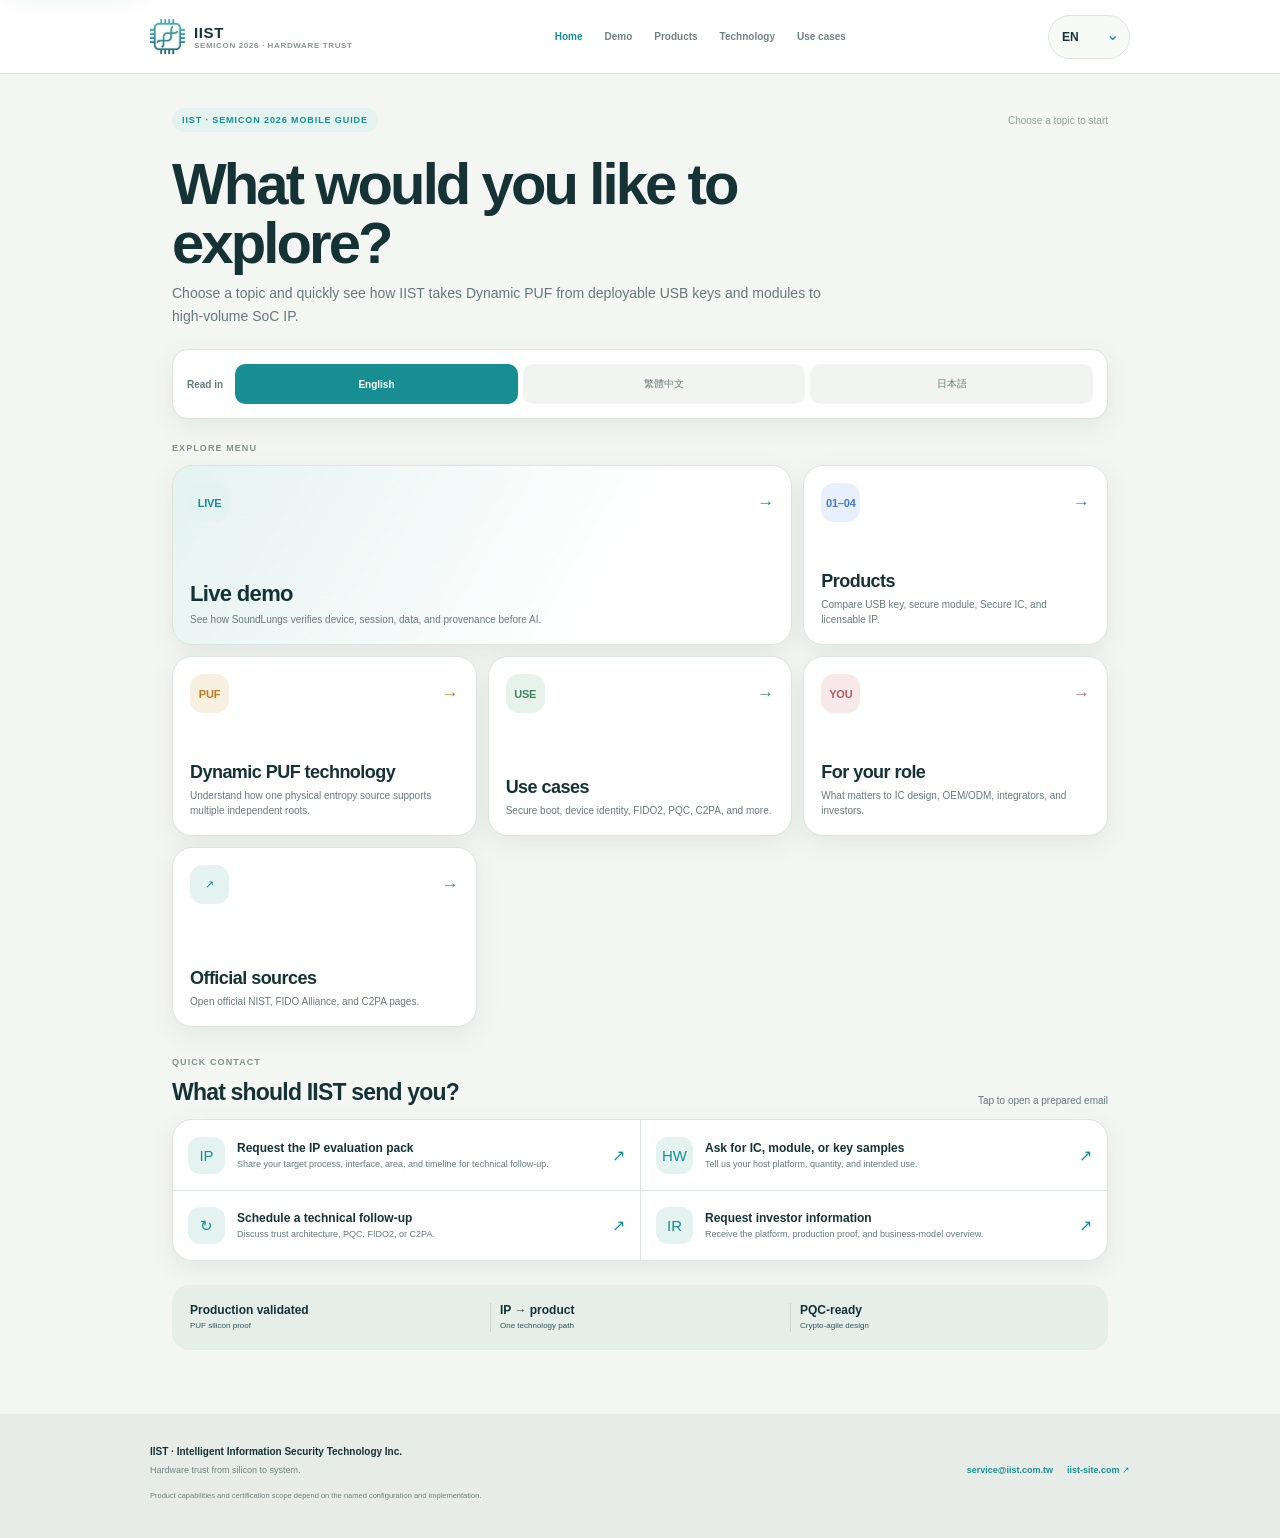
==== commit 0636a5d5: "Redesign SEMICON guide as multilingual mobile app" ====
--- a/index.html
+++ b/index.html
@@ -3,444 +3,120 @@
 <head>
   <meta charset="utf-8">
   <meta name="viewport" content="width=device-width, initial-scale=1">
-  <meta name="theme-color" content="#071b1c">
-  <title>IIST Dynamic PUF | SEMICON 2026</title>
-  <meta name="description" content="See IIST Dynamic PUF move from mass-production validated silicon to secure modules, USB keys, and licensable Root-of-Trust IP at SEMICON 2026.">
+  <meta name="theme-color" content="#ffffff">
+  <title>IIST SEMICON 2026 | Mobile Guide</title>
+  <meta name="description" content="Choose a topic to explore IIST Dynamic PUF technology, products, live demo, and use cases.">
   <link rel="canonical" href="https://iist-inc.github.io/exhibtion/">
   <link rel="icon" href="assets/iist-logo.png" type="image/png">
   <meta property="og:type" content="website">
   <meta property="og:url" content="https://iist-inc.github.io/exhibtion/">
-  <meta property="og:title" content="One hardware trust foundation. Any integration depth.">
-  <meta property="og:description" content="See IIST Dynamic PUF scale from mass-production validated silicon to secure modules, USB reference platforms, and licensable SoC IP at SEMICON 2026.">
+  <meta property="og:title" content="IIST at SEMICON 2026 · Mobile Guide">
+  <meta property="og:description" content="Explore Dynamic PUF technology, products, the SoundLungs live demo, and use cases.">
   <meta property="og:image" content="https://iist-inc.github.io/exhibtion/assets/og.png">
   <meta property="og:image:width" content="1731">
   <meta property="og:image:height" content="909">
-  <meta property="og:image:alt" content="IIST Dynamic PUF progression from silicon IP through a secure module to a USB reference platform">
   <meta name="twitter:card" content="summary_large_image">
-  <meta name="twitter:title" content="One hardware trust foundation. Any integration depth.">
-  <meta name="twitter:description" content="IIST Dynamic PUF from silicon IP to secure modules and USB reference platforms at SEMICON 2026.">
   <meta name="twitter:image" content="https://iist-inc.github.io/exhibtion/assets/og.png">
-  <link rel="stylesheet" href="assets/style.css">
+  <link rel="stylesheet" href="assets/mobile.css">
 </head>
-<body>
+<body data-page="home">
   <a class="skip-link" href="#main">Skip to content</a>
-  <header class="site-header">
-    <a class="brand" href="#top" aria-label="IIST SEMICON 2026 home">
-      <img src="assets/iist-logo.png" alt="" width="38" height="38">
-      <span>IIST</span>
+  <header class="app-bar">
+    <a class="brand" href="index.html" aria-label="IIST SEMICON 2026 home">
+      <img src="assets/iist-logo.png" alt="" width="35" height="35">
+      <span>IIST<small data-i18n="brand.event">SEMICON 2026 · Hardware trust</small></span>
     </a>
-    <nav class="desktop-nav" aria-label="Primary navigation">
-      <a href="#demo">Live demo</a>
-      <a href="#platform">Integration paths</a>
-      <a href="#technology">Dynamic PUF</a>
-      <a href="#contact">Talk to us</a>
+    <nav class="desktop-menu" aria-label="Primary navigation">
+      <a href="index.html" aria-current="page" data-i18n="nav.home">Home</a>
+      <a href="pages/demo.html" data-i18n="nav.demo">Demo</a>
+      <a href="pages/products.html" data-i18n="nav.products">Products</a>
+      <a href="pages/technology.html" data-i18n="nav.technology">Technology</a>
+      <a href="pages/use-cases.html" data-i18n="nav.usecases">Use cases</a>
     </nav>
-    <a class="header-cta" href="mailto:service@iist.com.tw?subject=SEMICON%202026%20meeting">Meet at SEMICON <span aria-hidden="true">↗</span></a>
+    <div class="language-control">
+      <label class="visually-hidden" for="language">Choose language</label>
+      <select id="language" data-language-select aria-label="Choose language">
+        <option value="en">EN</option><option value="zh-Hant">繁中</option><option value="ja">日本語</option>
+      </select>
+    </div>
   </header>
 
-  <main id="main">
-    <section class="hero" id="top">
-      <div class="hero-grid">
-        <div class="hero-copy">
-          <p class="eyebrow"><span></span> IIST at SEMICON 2026</p>
-          <h1>One hardware trust foundation.<br><em>Any integration depth.</em></h1>
-          <p class="hero-lede">Start with a USB key. Integrate a secure module. License Dynamic PUF as silicon IP for your next high-volume SoC. The same hardware-rooted trust can scale with your product.</p>
-          <div class="hero-actions">
-            <a class="button button-primary" href="#demo">Explore the live demo <span aria-hidden="true">↓</span></a>
-            <a class="button button-ghost" href="#platform">Find your integration path</a>
-          </div>
-          <div class="proof-row" aria-label="Key proof points">
-            <div><strong>Mass-production</strong><span>validated silicon</span></div>
-            <div><strong>IP → product</strong><span>one technology path</span></div>
-            <div><strong>PQC ready</strong><span>crypto-agile architecture</span></div>
-          </div>
-        </div>
+  <main class="app-main" id="main">
+    <div class="event-row"><span class="event-pill" data-i18n="home.event">IIST · SEMICON 2026 mobile guide</span><span data-i18n="home.status">Choose a topic to start</span></div>
+    <section class="welcome">
+      <h1 data-i18n="home.title">What would you like to explore?</h1>
+      <p data-i18n="home.lede">Choose a topic and quickly see how IIST takes Dynamic PUF from deployable USB keys and modules to high-volume SoC IP.</p>
+    </section>
 
-        <div class="hero-system" aria-label="Dynamic PUF integration ladder">
-          <div class="orbit orbit-one" aria-hidden="true"></div>
-          <div class="orbit orbit-two" aria-hidden="true"></div>
-          <div class="system-card system-card-ip">
-            <span class="system-index">01</span>
-            <div><strong>Dynamic PUF IP</strong><small>Embed in SoC / MCU / chiplet</small></div>
-          </div>
-          <div class="system-connector" aria-hidden="true"><i></i></div>
-          <div class="system-card system-card-module">
-            <span class="system-index">02</span>
-            <div><strong>Secure IC &amp; module</strong><small>Integrate through standard interfaces</small></div>
-          </div>
-          <div class="system-connector" aria-hidden="true"><i></i></div>
-          <div class="system-card system-card-key">
-            <img src="assets/visual-ankhor-key.png" alt="Ankhor USB security key" width="240" height="106">
-            <div><strong>USB reference platform</strong><small>Deploy, demonstrate, and develop now</small></div>
-          </div>
-          <div class="system-core"><span>Dynamic</span><strong>PUF</strong><small>multiple roots of trust</small></div>
-        </div>
+    <section class="language-panel" aria-label="Language selection">
+      <span data-i18n="home.language">Read in</span>
+      <div class="language-tabs">
+        <button type="button" data-language-choice="en" aria-pressed="true">English</button>
+        <button type="button" data-language-choice="zh-Hant" aria-pressed="false">繁體中文</button>
+        <button type="button" data-language-choice="ja" aria-pressed="false">日本語</button>
       </div>
     </section>
 
-    <section class="demo-section" id="demo">
-      <div class="section-heading">
-        <div>
-          <p class="eyebrow dark"><span></span> One demo. Every trust boundary.</p>
-          <h2>Connected data.<br>Verified before AI.</h2>
-        </div>
-        <p>SoundLungs turns the complete security story into something visible: a respiratory-audio sensor must prove its device identity, establish a post-quantum protected session, and attach verifiable provenance before a Jetson processor will run AI.</p>
-      </div>
+    <p class="section-label" data-i18n="home.menu">Explore menu</p>
+    <nav class="menu-grid" aria-label="Explore IIST">
+      <a class="menu-card featured" href="pages/demo.html">
+        <div class="menu-card-top"><span class="menu-icon">LIVE</span><span class="menu-arrow" aria-hidden="true">→</span></div>
+        <h2 data-i18n="home.demoTitle">Live demo</h2>
+        <p data-i18n="home.demoBody">See how SoundLungs verifies device, session, data, and provenance before AI.</p>
+      </a>
+      <a class="menu-card blue" href="pages/products.html">
+        <div class="menu-card-top"><span class="menu-icon">01–04</span><span class="menu-arrow" aria-hidden="true">→</span></div>
+        <h2 data-i18n="home.productsTitle">Products</h2>
+        <p data-i18n="home.productsBody">Compare USB key, secure module, Secure IC, and licensable IP.</p>
+      </a>
+      <a class="menu-card amber" href="pages/technology.html">
+        <div class="menu-card-top"><span class="menu-icon">PUF</span><span class="menu-arrow" aria-hidden="true">→</span></div>
+        <h2 data-i18n="home.techTitle">Dynamic PUF technology</h2>
+        <p data-i18n="home.techBody">Understand how one physical entropy source supports multiple independent roots.</p>
+      </a>
+      <a class="menu-card green" href="pages/use-cases.html">
+        <div class="menu-card-top"><span class="menu-icon">USE</span><span class="menu-arrow" aria-hidden="true">→</span></div>
+        <h2 data-i18n="home.useTitle">Use cases</h2>
+        <p data-i18n="home.useBody">Secure boot, device identity, FIDO2, PQC, C2PA, and more.</p>
+      </a>
+      <a class="menu-card rose" href="pages/audiences.html">
+        <div class="menu-card-top"><span class="menu-icon">YOU</span><span class="menu-arrow" aria-hidden="true">→</span></div>
+        <h2 data-i18n="home.roleTitle">For your role</h2>
+        <p data-i18n="home.roleBody">What matters to IC design, OEM/ODM, integrators, and investors.</p>
+      </a>
+      <a class="menu-card" href="pages/sources.html">
+        <div class="menu-card-top"><span class="menu-icon">↗</span><span class="menu-arrow" aria-hidden="true">→</span></div>
+        <h2 data-i18n="home.sourceTitle">Official sources</h2>
+        <p data-i18n="home.sourceBody">Open official NIST, FIDO Alliance, and C2PA pages.</p>
+      </a>
+    </nav>
 
-      <div class="demo-stage" aria-label="SoundLungs secure data path">
-        <article class="device-card sensor-card">
-          <span class="device-type">SensePUF sensor</span>
-          <h3>Raspberry Pi</h3>
-          <p>Captures and signs the WAV.</p>
-          <div class="usb-tag"><span></span> Sensor Ankhor root</div>
-        </article>
-
-        <div class="trust-path">
-          <p class="path-label">Untrusted local network</p>
-          <ol>
-            <li><span>01</span><strong>TLS</strong><small>endpoint</small></li>
-            <li><span>02</span><strong>ML-DSA</strong><small>identity</small></li>
-            <li><span>03</span><strong>ML-KEM</strong><small>session</small></li>
-            <li><span>04</span><strong>AES-GCM</strong><small>payload</small></li>
-            <li><span>05</span><strong>C2PA</strong><small>provenance</small></li>
-          </ol>
-          <div class="data-line"><i></i></div>
-        </div>
-
-        <article class="device-card processor-card">
-          <span class="device-type">AI processor</span>
-          <h3>NVIDIA Jetson</h3>
-          <p>Verifies every proof, then infers.</p>
-          <div class="usb-tag"><span></span> Processor Ankhor root</div>
-          <div class="ai-gate"><b>AI gate</b><strong>UNLOCKS LAST</strong></div>
-        </article>
-      </div>
-
-      <div class="demo-footer">
-        <p><strong>The policy is simple:</strong> if identity, session, payload, or provenance fails, AI stays locked.</p>
-        <a href="#workflow">See every verification gate <span aria-hidden="true">→</span></a>
+    <section class="quick-section" id="contact">
+      <p class="section-label" data-i18n="home.requestEyebrow">Quick contact</p>
+      <div class="quick-head"><h2 data-i18n="home.requestTitle">What should IIST send you?</h2><p data-i18n="home.requestHint">Tap to open a prepared email</p></div>
+      <div class="request-list">
+        <a class="request-link" href="mailto:service@iist.com.tw?subject=SEMICON%202026%20-%20IP%20evaluation%20pack&amp;body=Hello%20IIST%2C%0D%0A%0D%0AI%20would%20like%20to%20receive%20the%20Dynamic%20PUF%20IP%20evaluation%20pack.%0D%0ATarget%20process%20or%20platform%3A%0D%0AExpected%20volume%3A%0D%0ATimeline%3A%0D%0A%0D%0AThank%20you."><span class="request-icon">IP</span><span><strong data-i18n="request.ip">Request the IP evaluation pack</strong><small data-i18n="request.ipBody">Share your target process, interface, area, and timeline for technical follow-up.</small></span><b aria-hidden="true">↗</b></a>
+        <a class="request-link" href="mailto:service@iist.com.tw?subject=SEMICON%202026%20-%20Sample%20request&amp;body=Hello%20IIST%2C%0D%0A%0D%0AI%20would%20like%20to%20discuss%20an%20IC%2C%20module%2C%20or%20Ankhor%20Key%20sample.%0D%0AHost%20platform%3A%0D%0AQuantity%3A%0D%0AUse%20case%3A%0D%0A%0D%0AThank%20you."><span class="request-icon">HW</span><span><strong data-i18n="request.sample">Ask for IC, module, or key samples</strong><small data-i18n="request.sampleBody">Tell us your host platform, quantity, and intended use.</small></span><b aria-hidden="true">↗</b></a>
+        <a class="request-link" href="mailto:service@iist.com.tw?subject=SEMICON%202026%20-%20Technical%20follow-up&amp;body=Hello%20IIST%2C%0D%0A%0D%0AI%20would%20like%20to%20schedule%20a%20technical%20follow-up.%0D%0ATopic%3A%20Dynamic%20PUF%20%2F%20PQC%20%2F%20FIDO2%20%2F%20C2PA%20%2F%20Other%0D%0ACompany%20and%20role%3A%0D%0APreferred%20timing%3A%0D%0A%0D%0AThank%20you."><span class="request-icon">↻</span><span><strong data-i18n="request.followup">Schedule a technical follow-up</strong><small data-i18n="request.followupBody">Discuss trust architecture, PQC, FIDO2, or C2PA.</small></span><b aria-hidden="true">↗</b></a>
+        <a class="request-link" href="mailto:service@iist.com.tw?subject=SEMICON%202026%20-%20Investor%20information&amp;body=Hello%20IIST%2C%0D%0A%0D%0AI%20would%20like%20to%20receive%20the%20investor%20overview.%0D%0ACompany%20or%20fund%3A%0D%0AAreas%20of%20interest%3A%0D%0A%0D%0AThank%20you."><span class="request-icon">IR</span><span><strong data-i18n="request.investor">Request investor information</strong><small data-i18n="request.investorBody">Receive the platform, production proof, and business-model overview.</small></span><b aria-hidden="true">↗</b></a>
       </div>
     </section>
 
-    <section class="platform-section" id="platform">
-      <div class="section-heading platform-heading">
-        <div>
-          <p class="eyebrow dark"><span></span> One technology · three integration paths</p>
-          <h2>Choose what fits today.<br>Scale when volume demands it.</h2>
-        </div>
-        <p>IIST lets teams prove the architecture with working hardware before committing it to silicon. Move from a deployable key or module to a custom SoC without changing the core trust model.</p>
-      </div>
-
-      <div class="product-grid">
-        <article class="product-card product-ip">
-          <div class="product-number">01 / SILICON IP</div>
-          <div class="product-visual chip-visual">
-            <img src="assets/visual-chip.jpg" alt="IIST Dynamic PUF silicon test device" width="768" height="1024">
-            <span>Highest integration</span>
-          </div>
-          <div class="product-copy">
-            <h3>Dynamic PUF IP</h3>
-            <p>Build native hardware roots of trust into an ASIC, SoC, secure MCU, or chiplet—without relying on permanently stored master keys.</p>
-            <ul>
-              <li>Logic-based, process-portable PUF architecture</li>
-              <li>Multiple isolated roots from one entropy source</li>
-              <li>Identity, root-key recovery, and true-random entropy</li>
-            </ul>
-            <span class="best-for">Best for · high volume, low BoM, maximum control</span>
-          </div>
-        </article>
-
-        <article class="product-card product-module">
-          <div class="product-number">02 / SECURE IC &amp; MODULE</div>
-          <div class="product-visual module-visual">
-            <img src="assets/visual-module.jpg" alt="IIST secure module with Dynamic PUF" width="750" height="480">
-            <span>Fast integration</span>
-          </div>
-          <div class="product-copy">
-            <h3>Secure IC &amp; module</h3>
-            <p>Add a hardware security anchor to an existing design through standard host interfaces, while keeping protected operations independent from the main processor.</p>
-            <ul>
-              <li>Production silicon and ready-to-integrate module paths</li>
-              <li>Hardware-rooted device identity and key domains</li>
-              <li>Practical bridge to future custom silicon</li>
-            </ul>
-            <span class="best-for">Best for · new products, retrofits, faster qualification</span>
-          </div>
-        </article>
-
-        <article class="product-card product-key">
-          <div class="product-number">03 / USB REFERENCE PLATFORM</div>
-          <div class="product-visual key-visual">
-            <img src="assets/visual-ankhor-key.png" alt="IIST Ankhor USB security key" width="750" height="330">
-            <span>Deploy now</span>
-          </div>
-          <div class="product-copy">
-            <h3>Ankhor USB key</h3>
-            <p>Evaluate Dynamic PUF with a finished device that makes identity, protected signing, passkey access, PQC workflows, and content provenance tangible.</p>
-            <ul>
-              <li>Finished hardware for demos and software development</li>
-              <li>FIDO2 access and hardware-bound operations</li>
-              <li>Reference integration for PQC and C2PA workflows</li>
-            </ul>
-            <span class="best-for">Best for · evaluation, deployment, reference design</span>
-          </div>
-        </article>
-      </div>
-
-      <div class="scale-rail" aria-label="Product scaling path">
-        <div><span>Evaluate</span><strong>USB key</strong><small>Working proof in days</small></div>
-        <i aria-hidden="true"></i>
-        <div><span>Integrate</span><strong>Secure IC / module</strong><small>Product path without a new ASIC</small></div>
-        <i aria-hidden="true"></i>
-        <div><span>Scale</span><strong>Licensable IP</strong><small>Optimize cost, power, and control</small></div>
-      </div>
-    </section>
-
-    <section class="technology-section" id="technology">
-      <div class="technology-grid">
-        <div class="technology-copy">
-          <p class="eyebrow"><span></span> Why Dynamic PUF</p>
-          <h2>A root of trust that is not limited to one root.</h2>
-          <p class="technology-lede">Microscopic manufacturing variation creates a device-specific physical entropy source. IIST combines that source with Attestation Curve Cryptography to reconstruct independent cryptographic roots on demand—then uses the same physical foundation for true-random entropy.</p>
-          <div class="technology-facts">
-            <div><strong>Many</strong><span>isolated trust domains from one physical source</span></div>
-            <div><strong>~200 B</strong><span>checkpoint data per recoverable root key</span></div>
-            <div><strong>Logic</strong><span>architecture portable across nodes and foundries</span></div>
-            <div><strong>On demand</strong><span>key recovery and entropy reseeding</span></div>
-          </div>
-          <p class="fine-print">Architecture and performance figures depend on the selected implementation and target process.</p>
-        </div>
-
-        <div class="root-map" aria-label="One Dynamic PUF entropy source supports multiple independent roots of trust and true-random entropy">
-          <div class="root-source">
-            <span>Physical entropy</span>
-            <strong>Dynamic PUF</strong>
-            <small>+ ACC recovery</small>
-          </div>
-          <div class="root-line line-1" aria-hidden="true"></div>
-          <div class="root-line line-2" aria-hidden="true"></div>
-          <div class="root-line line-3" aria-hidden="true"></div>
-          <div class="root-line line-4" aria-hidden="true"></div>
-          <div class="root-node node-boot"><span>Root 01</span><strong>Boot &amp; firmware</strong></div>
-          <div class="root-node node-maintenance"><span>Root 02</span><strong>Maintenance</strong></div>
-          <div class="root-node node-oem"><span>Root 03</span><strong>OEM / ODM</strong></div>
-          <div class="root-node node-app"><span>Root n</span><strong>Applications</strong></div>
-          <div class="entropy-node"><span>Fresh entropy</span><strong>TRNG / DRBG reseed</strong></div>
-        </div>
-      </div>
-    </section>
-
-    <section class="proof-section" id="proof">
-      <div class="section-heading proof-heading">
-        <div>
-          <p class="eyebrow dark"><span></span> Evidence from silicon to system</p>
-          <h2>Reduce technical risk before a custom tape-out.</h2>
-        </div>
-        <p>This is not an IP-only promise. IIST has carried Dynamic PUF through silicon, a secure IC, an embedded module, a finished security key, and complete reference workflows.</p>
-      </div>
-
-      <figure class="product-family-figure">
-        <img src="assets/visual-products.png" alt="IIST product progression from PUF silicon through secure engine and module to Ankhor USB key" width="1792" height="1024">
-      </figure>
-
-      <div class="proof-grid">
-        <article>
-          <span class="proof-mark">01</span>
-          <h3>Production proof</h3>
-          <p>Mass-production validated PUF silicon and a secure IC implementation on a mature TSMC 0.18 μm process.</p>
-        </article>
-        <article>
-          <span class="proof-mark">02</span>
-          <h3>Product proof</h3>
-          <p>Secure IC, module, and finished USB key form factors show a practical path from embedded integration to deployment.</p>
-        </article>
-        <article>
-          <span class="proof-mark">03</span>
-          <h3>Standards proof</h3>
-          <p>Named product configurations include SESIP-certified secure silicon and a FIDO2-certified key path. Certification scope does not automatically transfer to every integration.</p>
-        </article>
-        <article>
-          <span class="proof-mark">04</span>
-          <h3>System proof</h3>
-          <p>The SoundLungs reference platform combines hardware-protected identity and key operations with host software for PQC, FIDO2, C2PA, encrypted transport, and fail-closed AI policy.</p>
-        </article>
-      </div>
-    </section>
-
-    <section class="workflow-section" id="workflow">
-      <div class="workflow-intro">
-        <p class="eyebrow"><span></span> SoundLungs verification sequence</p>
-        <h2>AI is the last step—not the first assumption.</h2>
-        <p>Each mechanism answers a different question. The connection, user, action, device, session, data, and provenance are verified at separate boundaries.</p>
-      </div>
-
-      <ol class="workflow-list">
-        <li><span>01</span><div><strong>FIDO2 / WebAuthn</strong><small>Who may enter?</small></div></li>
-        <li><span>02</span><div><strong>Operator proof</strong><small>Who may control?</small></div></li>
-        <li><span>03</span><div><strong>TLS certificate</strong><small>Which endpoint?</small></div></li>
-        <li><span>04</span><div><strong>ML-DSA-65</strong><small>Which enrolled devices?</small></div></li>
-        <li><span>05</span><div><strong>ML-KEM-768</strong><small>Which fresh session?</small></div></li>
-        <li><span>06</span><div><strong>AES-256-GCM</strong><small>Is transport authentic?</small></div></li>
-        <li><span>07</span><div><strong>C2PA</strong><small>Which signer and bytes?</small></div></li>
-        <li class="workflow-ai"><span>08</span><div><strong>AI inference</strong><small>Only after every proof passes</small></div></li>
-      </ol>
-
-      <div class="implementation-note">
-        <div>
-          <span class="note-label">Inside the hardware roots</span>
-          <p>Pinned device identity, PUF-derived roots, and protected cryptographic operations—including the demo’s signing and post-quantum key operations.</p>
-        </div>
-        <div>
-          <span class="note-label">Implemented at system level</span>
-          <p>TLS, bulk AES-256-GCM streaming, C2PA packaging and policy verification, browser UX, orchestration, and the AI admission gate.</p>
-        </div>
-        <p class="implementation-summary">The split is intentional: it demonstrates how hardware trust becomes a complete product workflow. A silicon or module integration can move and optimize functions according to volume, performance, certification, and threat-model needs.</p>
-      </div>
-    </section>
-
-    <section class="audience-section" id="audiences">
-      <div class="audience-intro">
-        <p class="eyebrow dark"><span></span> Find what matters to you</p>
-        <h2>Three conversations.<br>One scalable platform.</h2>
-      </div>
-
-      <div class="audience-tabs" role="tablist" aria-label="Audience perspectives">
-        <button id="tab-ic" type="button" role="tab" aria-selected="true" aria-controls="panel-ic" data-audience-tab="ic">IC design &amp; IP</button>
-        <button id="tab-oem" type="button" role="tab" aria-selected="false" aria-controls="panel-oem" data-audience-tab="oem" tabindex="-1">OEM / ODM &amp; integrators</button>
-        <button id="tab-investor" type="button" role="tab" aria-selected="false" aria-controls="panel-investor" data-audience-tab="investor" tabindex="-1">Investors &amp; CVC</button>
-      </div>
-
-      <div class="audience-panels">
-        <article id="panel-ic" class="audience-panel active" role="tabpanel" aria-labelledby="tab-ic" data-audience-panel="ic">
-          <div class="panel-head">
-            <span>For semiconductor architects</span>
-            <h3>Put a reusable physical trust primitive inside your SoC.</h3>
-            <p>License the Dynamic PUF alone or combine it with selected cryptographic primitives and a security engine to create a customer-specific Root-of-Trust platform.</p>
-          </div>
-          <div class="panel-columns">
-            <div><strong>Architecture value</strong><ul><li>Multiple independent security domains</li><li>No permanently stored root keys</li><li>SoC, secure MCU, ASIC, and chiplet paths</li></ul></div>
-            <div><strong>Bring to the meeting</strong><ul><li>Target node and foundry</li><li>Bus, memory, area, and power constraints</li><li>Lifecycle, provisioning, and PQC roadmap</li></ul></div>
-          </div>
-          <a class="text-link" href="mailto:service@iist.com.tw?subject=SEMICON%202026%20Dynamic%20PUF%20IP%20discussion">Start a confidential IP discussion <span aria-hidden="true">→</span></a>
-        </article>
-
-        <article id="panel-oem" class="audience-panel" role="tabpanel" aria-labelledby="tab-oem" data-audience-panel="oem" hidden>
-          <div class="panel-head">
-            <span>For product and platform teams</span>
-            <h3>Add hardware trust now—without redesigning the host SoC.</h3>
-            <p>Use a secure IC, module, or USB key to validate device identity, trusted operations, secure access, and provenance. Move toward IP when scale and integration justify it.</p>
-          </div>
-          <div class="panel-columns">
-            <div><strong>Integration value</strong><ul><li>Standard host-interface options</li><li>Host-independent security anchor</li><li>Reference software and live workflows</li></ul></div>
-            <div><strong>Bring to the meeting</strong><ul><li>Product class and target volume</li><li>Available interfaces and host OS</li><li>Identity, update, access, or data-trust goal</li></ul></div>
-          </div>
-          <a class="text-link" href="mailto:service@iist.com.tw?subject=SEMICON%202026%20OEM%20integration%20discussion">Map trust into your product <span aria-hidden="true">→</span></a>
-        </article>
-
-        <article id="panel-investor" class="audience-panel" role="tabpanel" aria-labelledby="tab-investor" data-audience-panel="investor" hidden>
-          <div class="panel-head">
-            <span>For strategic and financial investors</span>
-            <h3>One core technology, monetized across the semiconductor value chain.</h3>
-            <p>IIST can create near-term product revenue with keys, modules, and secure silicon while building higher-volume, higher-leverage licensing opportunities in SoCs and chiplets.</p>
-          </div>
-          <div class="panel-columns">
-            <div><strong>Platform leverage</strong><ul><li>IP, silicon, module, and finished-product offers</li><li>Working reference applications shorten customer discovery</li><li>PQC and regulation increase hardware-trust urgency</li></ul></div>
-            <div><strong>Diligence themes</strong><ul><li>Silicon validation and product readiness</li><li>Portability and integration economics</li><li>Design-win and licensing pipeline</li></ul></div>
-          </div>
-          <a class="text-link" href="mailto:service@iist.com.tw?subject=SEMICON%202026%20investor%20discussion">Request the investor overview <span aria-hidden="true">→</span></a>
-        </article>
-      </div>
-    </section>
-
-    <section class="standards-section" id="standards">
-      <div class="standards-heading">
-        <p class="eyebrow dark"><span></span> What each technology does</p>
-        <h2>Precise roles. No magic words.</h2>
-        <p>The value is not a list of acronyms. It is the way distinct mechanisms combine into one verifiable security architecture.</p>
-      </div>
-      <div class="standards-grid">
-        <article><span>PUF</span><h3>Create hardware roots</h3><p>Device-specific physical entropy supports root-key recovery, identity, and true-random seed generation.</p></article>
-        <article><span>PQC</span><h3>Protect the next session</h3><p>ML-DSA-65 authenticates the demo handshake; ML-KEM-768 establishes fresh Category 3 session material in addition to TLS.</p></article>
-        <article><span>FIDO2</span><h3>Authenticate the user</h3><p>WebAuthn passkeys enable phishing-resistant access. The demo adds a separate hardware-bound proof for operator actions.</p></article>
-        <article><span>C2PA</span><h3>Verify provenance</h3><p>A Content Credential binds the authorized sensor and session to the exact audio bytes. It proves provenance—not factual truth.</p></article>
-        <article><span>ZERO TRUST</span><h3>Verify every boundary</h3><p>Network presence grants nothing. User, action, endpoint, session, payload, provenance, and AI policy are checked separately.</p></article>
-      </div>
-    </section>
-
-    <section class="faq-section" id="faq">
-      <div class="faq-heading">
-        <p class="eyebrow dark"><span></span> Technical buyer FAQ</p>
-        <h2>Questions worth asking at the booth.</h2>
-      </div>
-      <div class="faq-list">
-        <details>
-          <summary>What changes between the USB key, module, and silicon IP?<span>+</span></summary>
-          <p>The physical trust concept remains consistent; packaging, host interface, performance, certification boundary, software split, BoM, and ownership change. The USB key is fastest to evaluate, a module is easier to integrate into an existing design, and IP gives the most control at volume.</p>
-        </details>
-        <details>
-          <summary>Are PQC, FIDO2, and C2PA all implemented entirely in hardware?<span>+</span></summary>
-          <p>No. The reference platform protects device identity and selected cryptographic operations in hardware, while the host software implements orchestration, bulk data handling, protocol packaging, verification policy, and UX. The split can be redesigned for a customer SoC or secure platform.</p>
-        </details>
-        <details>
-          <summary>Why generate multiple roots instead of deriving everything from one master key?<span>+</span></summary>
-          <p>Independent roots reduce cross-domain dependency. Boot, firmware, maintenance, OEM/ODM, and applications can be isolated and governed separately rather than sharing one stored master secret and one failure domain.</p>
-        </details>
-        <details>
-          <summary>What does C2PA prove in the SoundLungs demo?<span>+</span></summary>
-          <p>It provides tamper-evident provenance under a configured trust policy: who signed, which bytes were signed, and whether the recording belongs to the live session. It does not prove that the content is factually or clinically true.</p>
-        </details>
-        <details>
-          <summary>Which certification claims apply?<span>+</span></summary>
-          <p>Certification applies to the specific named product and configuration in scope. It does not automatically transfer from a secure IC or key to a customer’s module, system, or IP integration. Ask IIST for the current certificate, version, and evaluation boundary relevant to your project.</p>
-        </details>
-        <details>
-          <summary>Is SoundLungs a medical product?<span>+</span></summary>
-          <p>No. It is an engineering exhibition demonstrator that uses respiratory audio to make the secure data path and AI admission policy visible. It makes no diagnostic, clinical-performance, or medical-device claim.</p>
-        </details>
-      </div>
-    </section>
-
-    <section class="contact-section" id="contact">
-      <div class="contact-copy">
-        <p class="eyebrow"><span></span> Continue the conversation</p>
-        <h2>Bring one architecture.<br>Leave with a trust path.</h2>
-        <p>Tell us where your product is today—existing host, module design, secure IC, or new SoC—and what must be trusted. We will map the shortest path from working proof to volume integration.</p>
-        <div class="contact-actions">
-          <a class="button button-primary" href="mailto:service@iist.com.tw?subject=SEMICON%202026%20technical%20meeting">Book a SEMICON discussion <span aria-hidden="true">↗</span></a>
-          <a class="button button-ghost" href="https://www.iist-site.com" target="_blank" rel="noopener noreferrer">Visit iist-site.com</a>
-        </div>
-      </div>
-      <aside class="meeting-card">
-        <span>To make 20 minutes useful</span>
-        <h3>Bring these four inputs</h3>
-        <ol>
-          <li><b>01</b><p><strong>Target platform</strong><small>SoC, MCU, FPGA, module, or finished device</small></p></li>
-          <li><b>02</b><p><strong>Integration limits</strong><small>Node, interface, memory, power, area, and BoM</small></p></li>
-          <li><b>03</b><p><strong>Trust objective</strong><small>Identity, boot, update, access, data, or lifecycle</small></p></li>
-          <li><b>04</b><p><strong>Volume and timing</strong><small>Evaluation, design-in, qualification, and production</small></p></li>
-        </ol>
-      </aside>
+    <section class="proof-strip" aria-label="Key proof points">
+      <div><strong data-i18n="proof.production">Production validated</strong><span data-i18n="proof.productionBody">PUF silicon proof</span></div>
+      <div><strong data-i18n="proof.forms">IP → product</strong><span data-i18n="proof.formsBody">One technology path</span></div>
+      <div><strong data-i18n="proof.pqc">PQC-ready</strong><span data-i18n="proof.pqcBody">Crypto-agile design</span></div>
     </section>
   </main>
 
-  <nav class="mobile-dock" aria-label="Quick navigation">
-    <a href="#demo"><span>01</span>Demo</a>
-    <a href="#platform"><span>02</span>IP to key</a>
-    <a href="#audiences"><span>03</span>For you</a>
-    <a href="#contact"><span>04</span>Contact</a>
+  <footer class="site-footer"><div class="footer-inner"><div><strong>IIST · Intelligent Information Security Technology Inc.</strong><span data-i18n="footer.tagline">Hardware trust from silicon to system.</span></div><div class="footer-links"><a href="mailto:service@iist.com.tw">service@iist.com.tw</a><a href="https://www.iist-site.com" target="_blank" rel="noopener noreferrer">iist-site.com ↗</a></div><small data-i18n="footer.note">Product capabilities and certification scope depend on the named configuration and implementation.</small></div></footer>
+
+  <nav class="app-nav" aria-label="App navigation">
+    <a href="index.html" aria-current="page"><b>⌂</b><span data-i18n="nav.home">Home</span></a>
+    <a href="pages/demo.html"><b>▶</b><span data-i18n="nav.demo">Demo</span></a>
+    <a href="pages/products.html"><b>▦</b><span data-i18n="nav.products">Products</span></a>
+    <a href="mailto:service@iist.com.tw?subject=SEMICON%202026%20follow-up"><b>@</b><span data-i18n="nav.contact">Contact</span></a>
   </nav>
-
-  <footer class="site-footer">
-    <div>
-      <span>IIST · Intelligent Information Security Technology Inc.</span>
-      <small>Hardware trust from silicon to system.</small>
-    </div>
-    <div class="footer-links">
-      <a href="mailto:service@iist.com.tw">service@iist.com.tw</a>
-      <a href="https://www.iist-site.com" target="_blank" rel="noopener noreferrer">iist-site.com</a>
-    </div>
-    <p>Product capabilities and certification scope depend on the named configuration and implementation.</p>
-  </footer>
-  <script src="assets/site.js"></script>
+  <script src="assets/mobile.js"></script>
 </body>
 </html>
--- a/assets/mobile.css
+++ b/assets/mobile.css
@@ -0,0 +1,220 @@
+:root {
+  --ink: #153235;
+  --muted: #66797a;
+  --teal: #178f92;
+  --teal-soft: #e4f3f0;
+  --blue: #4779c9;
+  --blue-soft: #eaf0fb;
+  --amber: #b97b24;
+  --amber-soft: #f7efdf;
+  --green: #3f865e;
+  --green-soft: #e7f2ea;
+  --rose: #a95f68;
+  --rose-soft: #f7e9ea;
+  --paper: #f4f6f3;
+  --card: #fff;
+  --line: #dde5e1;
+  --shadow: 0 8px 26px rgba(24, 63, 64, .08);
+  --radius: 20px;
+  font-family: Inter, "Segoe UI Variable", "Segoe UI", "Noto Sans TC", "Noto Sans JP", Arial, sans-serif;
+  color: var(--ink);
+  background: var(--paper);
+  font-synthesis: none;
+  text-rendering: optimizeLegibility;
+}
+
+* { box-sizing: border-box; }
+html { scroll-behavior: smooth; scroll-padding-top: 82px; }
+body { margin: 0; min-width: 320px; padding-bottom: 78px; background: var(--paper); }
+a { color: inherit; text-decoration: none; }
+img { display: block; max-width: 100%; }
+button, select { font: inherit; }
+button { cursor: pointer; }
+a:focus-visible, button:focus-visible, select:focus-visible, summary:focus-visible { outline: 3px solid #78cfd0; outline-offset: 3px; }
+.visually-hidden { position: absolute; width: 1px; height: 1px; margin: -1px; padding: 0; overflow: hidden; clip: rect(0 0 0 0); white-space: nowrap; border: 0; }
+.skip-link { position: fixed; z-index: 100; top: 8px; left: 8px; transform: translateY(-150%); padding: 10px 14px; border-radius: 9px; background: var(--card); box-shadow: var(--shadow); }
+.skip-link:focus { transform: translateY(0); }
+
+.app-bar { position: sticky; z-index: 30; top: 0; min-height: 68px; padding: 9px 15px; display: grid; grid-template-columns: 1fr auto; align-items: center; gap: 12px; background: rgba(255,255,255,.95); border-bottom: 1px solid var(--line); backdrop-filter: blur(16px); }
+.brand { min-width: 0; display: inline-flex; align-items: center; gap: 9px; font-size: 15px; font-weight: 850; letter-spacing: .04em; }
+.brand img { width: 35px; height: 35px; }
+.brand small { display: block; max-width: 190px; overflow: hidden; color: #879696; font-size: 8px; font-weight: 700; letter-spacing: .08em; text-transform: uppercase; text-overflow: ellipsis; white-space: nowrap; }
+.desktop-menu { display: none; }
+.language-control { position: relative; }
+.language-control select { min-height: 44px; padding: 0 31px 0 13px; border: 1px solid var(--line); border-radius: 999px; color: var(--ink); background: #f8faf8; appearance: none; font-size: 12px; font-weight: 780; }
+.language-control::after { content: "⌄"; position: absolute; right: 11px; top: 10px; color: var(--teal); pointer-events: none; }
+
+.app-main { width: min(980px, 100%); margin: 0 auto; padding: 22px 16px 42px; }
+.event-row { margin-bottom: 22px; display: flex; align-items: center; justify-content: space-between; gap: 14px; }
+.event-pill { padding: 7px 10px; border-radius: 999px; color: var(--teal); background: var(--teal-soft); font-size: 9px; font-weight: 850; letter-spacing: .1em; text-transform: uppercase; }
+.event-row > span:last-child { color: #93a09f; font-size: 10px; }
+.welcome { margin-bottom: 22px; }
+.welcome h1 { max-width: 720px; margin: 0 0 10px; font-size: clamp(34px, 10.5vw, 58px); line-height: 1.02; letter-spacing: -.05em; }
+.welcome p { max-width: 650px; margin: 0; color: var(--muted); font-size: 14px; line-height: 1.6; }
+
+.language-panel { margin-bottom: 24px; padding: 14px; display: grid; grid-template-columns: auto 1fr; align-items: center; gap: 12px; border: 1px solid var(--line); border-radius: 16px; background: var(--card); box-shadow: var(--shadow); }
+.language-panel > span { color: var(--muted); font-size: 10px; font-weight: 760; }
+.language-tabs { min-width: 0; display: grid; grid-template-columns: repeat(3, 1fr); gap: 5px; }
+.language-tabs button { min-height: 40px; padding: 7px; border: 0; border-radius: 10px; color: var(--muted); background: #f1f4f1; font-size: 10px; font-weight: 780; }
+.language-tabs button[aria-pressed="true"] { color: #fff; background: var(--teal); }
+
+.section-label { margin: 0 0 12px; color: #80908f; font-size: 9px; font-weight: 850; letter-spacing: .12em; text-transform: uppercase; }
+.menu-grid { display: grid; grid-template-columns: repeat(2, minmax(0, 1fr)); gap: 11px; }
+.menu-card { --accent: var(--teal); --soft: var(--teal-soft); min-height: 158px; padding: 17px; display: flex; flex-direction: column; border: 1px solid var(--line); border-radius: var(--radius); background: var(--card); box-shadow: var(--shadow); transition: transform .18s ease, box-shadow .18s ease; }
+.menu-card:active { transform: scale(.98); }
+.menu-card.featured { grid-column: 1 / -1; min-height: 150px; background: linear-gradient(120deg, var(--soft), #fff 70%); }
+.menu-card.blue { --accent: var(--blue); --soft: var(--blue-soft); }
+.menu-card.amber { --accent: var(--amber); --soft: var(--amber-soft); }
+.menu-card.green { --accent: var(--green); --soft: var(--green-soft); }
+.menu-card.rose { --accent: var(--rose); --soft: var(--rose-soft); }
+.menu-card-top { display: flex; align-items: center; justify-content: space-between; gap: 10px; }
+.menu-icon { width: 39px; height: 39px; display: grid; place-items: center; border-radius: 13px; color: var(--accent); background: var(--soft); font-size: 11px; font-weight: 900; letter-spacing: -.02em; }
+.menu-arrow { color: var(--accent); font-size: 17px; }
+.menu-card h2 { margin: auto 0 6px; font-size: 18px; line-height: 1.15; letter-spacing: -.03em; }
+.menu-card p { margin: 0; color: var(--muted); font-size: 10px; line-height: 1.45; }
+.menu-card.featured h2 { font-size: 22px; }
+
+.quick-section { margin-top: 30px; }
+.quick-head { margin-bottom: 13px; display: flex; align-items: end; justify-content: space-between; gap: 16px; }
+.quick-head h2 { margin: 0; font-size: 23px; letter-spacing: -.035em; }
+.quick-head p { margin: 0; color: var(--muted); font-size: 10px; text-align: right; }
+.request-list { overflow: hidden; border: 1px solid var(--line); border-radius: var(--radius); background: var(--card); box-shadow: var(--shadow); }
+.request-link { min-height: 70px; padding: 13px 15px; display: grid; grid-template-columns: 37px 1fr auto; align-items: center; gap: 12px; border-top: 1px solid var(--line); }
+.request-link:first-child { border-top: 0; }
+.request-icon { width: 37px; height: 37px; display: grid; place-items: center; border-radius: 12px; color: var(--teal); background: var(--teal-soft); font-size: 15px; }
+.request-link strong, .request-link small { display: block; }
+.request-link strong { font-size: 12px; }
+.request-link small { margin-top: 3px; color: var(--muted); font-size: 9px; line-height: 1.35; }
+.request-link > b { color: var(--teal); font-size: 16px; }
+
+.proof-strip { margin-top: 24px; padding: 18px; display: grid; grid-template-columns: repeat(3, 1fr); border-radius: 17px; color: #315759; background: #e6eeea; }
+.proof-strip div { padding: 0 9px; border-left: 1px solid rgba(42,92,93,.15); }
+.proof-strip div:first-child { padding-left: 0; border-left: 0; }
+.proof-strip strong, .proof-strip span { display: block; }
+.proof-strip strong { color: var(--ink); font-size: 12px; }
+.proof-strip span { margin-top: 4px; font-size: 8px; line-height: 1.35; }
+
+.screen-head { margin: 3px 0 22px; }
+.back-link { min-height: 38px; display: inline-flex; align-items: center; gap: 7px; color: var(--teal); font-size: 10px; font-weight: 800; }
+.screen-kicker { margin: 20px 0 9px; color: var(--teal); font-size: 9px; font-weight: 850; letter-spacing: .12em; text-transform: uppercase; }
+.screen-head h1 { max-width: 760px; margin: 0 0 11px; font-size: clamp(34px, 10.5vw, 56px); line-height: 1.02; letter-spacing: -.05em; }
+.screen-head > p:last-child { max-width: 690px; margin: 0; color: var(--muted); font-size: 14px; line-height: 1.62; }
+.screen-section { margin-top: 28px; }
+.screen-section-head { margin-bottom: 14px; }
+.screen-section-head h2 { margin: 0 0 7px; font-size: 24px; letter-spacing: -.035em; }
+.screen-section-head p { margin: 0; color: var(--muted); font-size: 11px; line-height: 1.55; }
+
+.summary-card { padding: 19px; border: 1px solid var(--line); border-radius: var(--radius); background: var(--card); box-shadow: var(--shadow); }
+.summary-card.accent { background: linear-gradient(135deg, var(--teal-soft), #fff 75%); }
+.summary-card h2 { margin: 0 0 8px; font-size: 21px; letter-spacing: -.03em; }
+.summary-card p { margin: 0; color: var(--muted); font-size: 11px; line-height: 1.58; }
+.chip-row { margin-top: 15px; display: flex; gap: 7px; overflow-x: auto; padding-bottom: 4px; scrollbar-width: thin; }
+.chip { flex: 0 0 auto; padding: 7px 10px; border-radius: 999px; color: #256669; background: #dcecea; font-size: 9px; font-weight: 800; }
+
+.flow-list, .simple-list, .product-list, .use-grid, .role-list, .source-list { display: grid; gap: 11px; }
+.flow-item { padding: 16px; display: grid; grid-template-columns: 32px 1fr; gap: 12px; border: 1px solid var(--line); border-radius: 16px; background: var(--card); }
+.flow-item > span { width: 32px; height: 32px; display: grid; place-items: center; border-radius: 50%; color: var(--teal); background: var(--teal-soft); font-size: 8px; font-weight: 900; }
+.flow-item strong, .flow-item small { display: block; }
+.flow-item strong { margin-top: 2px; font-size: 12px; }
+.flow-item small { margin-top: 5px; color: var(--muted); font-size: 10px; line-height: 1.45; }
+.flow-item.final { border-color: #9ed5cd; background: var(--teal-soft); }
+
+.disclosure-list { overflow: hidden; border: 1px solid var(--line); border-radius: var(--radius); background: var(--card); }
+.disclosure-list details { border-top: 1px solid var(--line); }
+.disclosure-list details:first-child { border-top: 0; }
+.disclosure-list summary { min-height: 64px; padding: 14px 16px; display: flex; align-items: center; justify-content: space-between; gap: 15px; font-size: 12px; font-weight: 780; list-style: none; cursor: pointer; }
+.disclosure-list summary::-webkit-details-marker { display: none; }
+.disclosure-list summary b { color: var(--teal); font-size: 17px; }
+.disclosure-list details > p { margin: -2px 44px 17px 16px; color: var(--muted); font-size: 10px; line-height: 1.62; }
+
+.product-card { overflow: hidden; border: 1px solid var(--line); border-radius: var(--radius); background: var(--card); box-shadow: var(--shadow); }
+.product-image { height: 180px; display: grid; place-items: center; overflow: hidden; background: #edf2ef; }
+.product-image img { width: 100%; height: 100%; object-fit: cover; }
+.product-image.key img { width: 88%; height: auto; object-fit: contain; }
+.product-body { padding: 18px; }
+.product-body > span { color: var(--teal); font-size: 8px; font-weight: 850; letter-spacing: .11em; text-transform: uppercase; }
+.product-body h2 { margin: 8px 0; font-size: 22px; }
+.product-body p { margin: 0; color: var(--muted); font-size: 11px; line-height: 1.55; }
+.mini-points { margin: 14px 0 0; padding: 13px 0 0; display: flex; flex-wrap: wrap; gap: 6px; border-top: 1px solid var(--line); }
+.mini-points span { padding: 6px 8px; border-radius: 999px; color: #456c6d; background: #edf3ef; font-size: 8px; font-weight: 750; }
+
+.path-rail { padding: 18px; display: grid; gap: 9px; border-radius: var(--radius); background: #e6eeea; }
+.path-step { padding: 13px; display: grid; grid-template-columns: 28px 1fr; gap: 10px; border-radius: 13px; background: rgba(255,255,255,.72); }
+.path-step b { width: 28px; height: 28px; display: grid; place-items: center; border-radius: 9px; color: var(--teal); background: var(--teal-soft); font-size: 8px; }
+.path-step strong, .path-step small { display: block; }
+.path-step strong { font-size: 11px; }
+.path-step small { margin-top: 3px; color: var(--muted); font-size: 9px; }
+
+.concept-grid, .use-grid { grid-template-columns: repeat(2, minmax(0, 1fr)); }
+.concept-card, .use-card { min-height: 150px; padding: 16px; border: 1px solid var(--line); border-radius: 17px; background: var(--card); box-shadow: var(--shadow); }
+.concept-card > span, .use-card > span { width: 35px; height: 35px; display: grid; place-items: center; border-radius: 12px; color: var(--teal); background: var(--teal-soft); font-size: 9px; font-weight: 900; }
+.concept-card h2, .use-card h2 { margin: 27px 0 6px; font-size: 15px; line-height: 1.18; }
+.concept-card p, .use-card p { margin: 0; color: var(--muted); font-size: 9px; line-height: 1.5; }
+
+.root-diagram { padding: 17px; border: 1px solid var(--line); border-radius: var(--radius); background: var(--card); box-shadow: var(--shadow); }
+.root-core { width: 142px; height: 142px; margin: 4px auto 15px; display: flex; flex-direction: column; align-items: center; justify-content: center; border-radius: 50%; color: #fff; background: var(--teal); text-align: center; }
+.root-core span { font-size: 9px; }
+.root-core strong { font-size: 24px; }
+.root-branches { display: grid; grid-template-columns: repeat(2, 1fr); gap: 7px; }
+.root-branches div { padding: 11px; border-radius: 11px; color: #356062; background: var(--teal-soft); font-size: 9px; font-weight: 760; text-align: center; }
+
+.role-card { padding: 19px; border: 1px solid var(--line); border-radius: var(--radius); background: var(--card); box-shadow: var(--shadow); }
+.role-card > span { color: var(--teal); font-size: 8px; font-weight: 850; letter-spacing: .1em; text-transform: uppercase; }
+.role-card h2 { margin: 8px 0; font-size: 22px; letter-spacing: -.03em; }
+.role-card > p { margin: 0; color: var(--muted); font-size: 11px; line-height: 1.55; }
+.role-card ul { margin: 15px 0; padding: 14px 0 0; display: grid; gap: 7px; border-top: 1px solid var(--line); list-style: none; }
+.role-card li { position: relative; padding-left: 13px; color: #4d696a; font-size: 10px; }
+.role-card li::before { content: ""; position: absolute; left: 0; top: .48em; width: 5px; height: 5px; border-radius: 50%; background: var(--teal); }
+.email-button { min-height: 44px; padding: 10px 13px; display: inline-flex; align-items: center; gap: 9px; border-radius: 12px; color: #fff; background: var(--teal); font-size: 10px; font-weight: 800; }
+
+.source-card { min-height: 88px; padding: 15px; display: grid; grid-template-columns: 38px 1fr auto; align-items: center; gap: 12px; border: 1px solid var(--line); border-radius: 16px; background: var(--card); box-shadow: var(--shadow); }
+.source-mark { width: 38px; height: 38px; display: grid; place-items: center; border-radius: 12px; color: var(--teal); background: var(--teal-soft); font-size: 9px; font-weight: 900; }
+.source-card strong, .source-card small { display: block; }
+.source-card strong { font-size: 12px; }
+.source-card small { margin-top: 4px; color: var(--muted); font-size: 9px; line-height: 1.4; }
+.source-card > b { color: var(--teal); }
+
+.callout { padding: 18px; border-left: 4px solid var(--teal); border-radius: 0 15px 15px 0; color: #3d6264; background: var(--teal-soft); font-size: 10px; line-height: 1.6; }
+.callout.warn { border-left-color: var(--rose); color: #774d52; background: var(--rose-soft); }
+.next-row { margin-top: 28px; padding: 17px; display: flex; align-items: center; justify-content: space-between; gap: 14px; border: 1px solid var(--line); border-radius: 16px; background: var(--card); box-shadow: var(--shadow); }
+.next-row span { color: var(--muted); font-size: 9px; }
+.next-row strong { display: block; margin-top: 4px; font-size: 12px; }
+.next-row b { color: var(--teal); font-size: 17px; }
+
+.site-footer { padding: 30px 18px 36px; color: #718382; background: #e7ece8; font-size: 9px; line-height: 1.6; }
+.footer-inner { width: min(980px, 100%); margin: 0 auto; display: grid; gap: 13px; }
+.footer-inner strong { display: block; margin-bottom: 3px; color: var(--ink); font-size: 10px; }
+.footer-links { display: flex; flex-wrap: wrap; gap: 14px; color: var(--teal); font-weight: 760; }
+
+.app-nav { position: fixed; z-index: 40; left: 0; right: 0; bottom: 0; height: 72px; padding: 6px 8px max(6px, env(safe-area-inset-bottom)); display: grid; grid-template-columns: repeat(4, 1fr); background: rgba(255,255,255,.97); border-top: 1px solid var(--line); backdrop-filter: blur(18px); }
+.app-nav a { min-width: 0; display: flex; flex-direction: column; align-items: center; justify-content: center; gap: 3px; border-radius: 11px; color: #7d8e8d; font-size: 9px; font-weight: 760; }
+.app-nav b { width: 25px; height: 22px; display: grid; place-items: center; border-radius: 8px; color: #7d8e8d; background: #eef2ef; font-size: 8px; }
+.app-nav a[aria-current="page"] { color: var(--teal); }
+.app-nav a[aria-current="page"] b { color: #fff; background: var(--teal); }
+
+@media (min-width: 720px) {
+  body { padding-bottom: 0; }
+  .app-bar { min-height: 74px; padding: 10px max(22px, calc((100vw - 980px) / 2)); grid-template-columns: auto 1fr auto; }
+  .desktop-menu { display: flex; justify-content: center; gap: 22px; color: #718282; font-size: 10px; font-weight: 740; }
+  .desktop-menu a:hover, .desktop-menu a[aria-current="page"] { color: var(--teal); }
+  .app-main { padding: 34px 22px 64px; }
+  .menu-grid { grid-template-columns: repeat(3, 1fr); }
+  .menu-card.featured { grid-column: span 2; }
+  .menu-card { min-height: 180px; }
+  .request-list { display: grid; grid-template-columns: repeat(2, 1fr); }
+  .request-link:nth-child(2) { border-top: 0; }
+  .request-link:nth-child(even) { border-left: 1px solid var(--line); }
+  .product-list { grid-template-columns: repeat(3, 1fr); }
+  .product-image { height: 200px; }
+  .concept-grid, .use-grid { grid-template-columns: repeat(4, 1fr); }
+  .role-list { grid-template-columns: repeat(3, 1fr); }
+  .source-list { grid-template-columns: repeat(2, 1fr); }
+  .flow-list { grid-template-columns: repeat(2, 1fr); }
+  .footer-inner { grid-template-columns: 1fr auto; align-items: end; }
+  .app-nav { display: none; }
+}
+
+@media (prefers-reduced-motion: reduce) {
+  html { scroll-behavior: auto; }
+  .menu-card { transition: none; }
+}
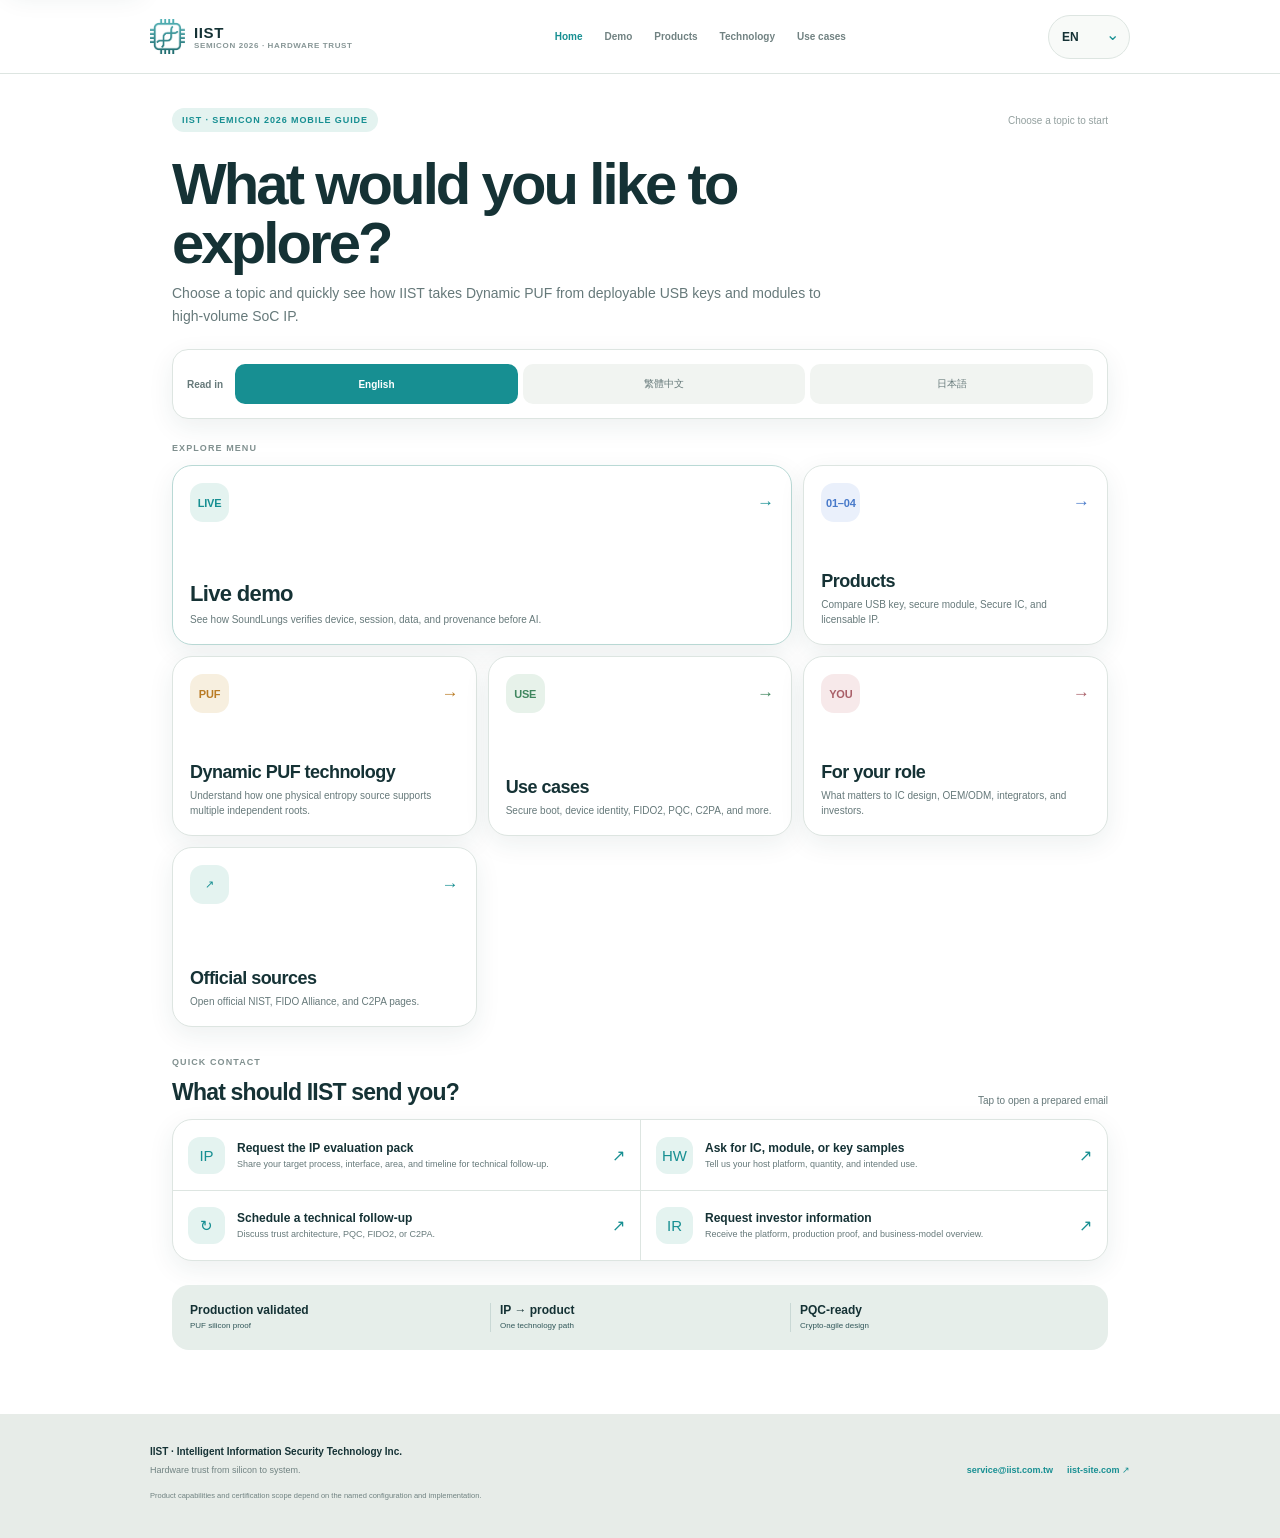
==== commit bdd62258: "Expand SoundLungs SEMICON demo site" ====
--- a/index.html
+++ b/index.html
@@ -6,17 +6,17 @@
   <meta name="theme-color" content="#ffffff">
   <title>IIST SEMICON 2026 | Mobile Guide</title>
   <meta name="description" content="Choose a topic to explore IIST Dynamic PUF technology, products, live demo, and use cases.">
-  <link rel="canonical" href="https://iist-inc.github.io/exhibtion/">
+  <link rel="canonical" href="https://iist-inc.github.io/exhibition/">
   <link rel="icon" href="assets/iist-logo.png" type="image/png">
   <meta property="og:type" content="website">
-  <meta property="og:url" content="https://iist-inc.github.io/exhibtion/">
+  <meta property="og:url" content="https://iist-inc.github.io/exhibition/">
   <meta property="og:title" content="IIST at SEMICON 2026 · Mobile Guide">
   <meta property="og:description" content="Explore Dynamic PUF technology, products, the SoundLungs live demo, and use cases.">
-  <meta property="og:image" content="https://iist-inc.github.io/exhibtion/assets/og.png">
+  <meta property="og:image" content="https://iist-inc.github.io/exhibition/assets/og.png">
   <meta property="og:image:width" content="1731">
   <meta property="og:image:height" content="909">
   <meta name="twitter:card" content="summary_large_image">
-  <meta name="twitter:image" content="https://iist-inc.github.io/exhibtion/assets/og.png">
+  <meta name="twitter:image" content="https://iist-inc.github.io/exhibition/assets/og.png">
   <link rel="stylesheet" href="assets/mobile.css">
 </head>
 <body data-page="home">
--- a/assets/mobile.css
+++ b/assets/mobile.css
@@ -11,7 +11,7 @@
   --green-soft: #e7f2ea;
   --rose: #a95f68;
   --rose-soft: #f7e9ea;
-  --paper: #f4f6f3;
+  --paper: #fff;
   --card: #fff;
   --line: #dde5e1;
   --shadow: 0 8px 26px rgba(24, 63, 64, .08);
@@ -62,7 +62,7 @@
 .menu-grid { display: grid; grid-template-columns: repeat(2, minmax(0, 1fr)); gap: 11px; }
 .menu-card { --accent: var(--teal); --soft: var(--teal-soft); min-height: 158px; padding: 17px; display: flex; flex-direction: column; border: 1px solid var(--line); border-radius: var(--radius); background: var(--card); box-shadow: var(--shadow); transition: transform .18s ease, box-shadow .18s ease; }
 .menu-card:active { transform: scale(.98); }
-.menu-card.featured { grid-column: 1 / -1; min-height: 150px; background: linear-gradient(120deg, var(--soft), #fff 70%); }
+.menu-card.featured { grid-column: 1 / -1; min-height: 150px; border-color: #b9d9d5; background: #fff; }
 .menu-card.blue { --accent: var(--blue); --soft: var(--blue-soft); }
 .menu-card.amber { --accent: var(--amber); --soft: var(--amber-soft); }
 .menu-card.green { --accent: var(--green); --soft: var(--green-soft); }
@@ -105,7 +105,7 @@
 .screen-section-head p { margin: 0; color: var(--muted); font-size: 11px; line-height: 1.55; }
 
 .summary-card { padding: 19px; border: 1px solid var(--line); border-radius: var(--radius); background: var(--card); box-shadow: var(--shadow); }
-.summary-card.accent { background: linear-gradient(135deg, var(--teal-soft), #fff 75%); }
+.summary-card.accent { border-left: 4px solid var(--teal); background: #fff; }
 .summary-card h2 { margin: 0 0 8px; font-size: 21px; letter-spacing: -.03em; }
 .summary-card p { margin: 0; color: var(--muted); font-size: 11px; line-height: 1.58; }
 .chip-row { margin-top: 15px; display: flex; gap: 7px; overflow-x: auto; padding-bottom: 4px; scrollbar-width: thin; }
@@ -118,6 +118,37 @@
 .flow-item strong { margin-top: 2px; font-size: 12px; }
 .flow-item small { margin-top: 5px; color: var(--muted); font-size: 10px; line-height: 1.45; }
 .flow-item.final { border-color: #9ed5cd; background: var(--teal-soft); }
+
+.scenario-figure { margin: 24px 0 0; overflow: hidden; border: 1px solid var(--line); border-radius: var(--radius); background: #fff; box-shadow: var(--shadow); }
+.scenario-figure img { width: 100%; height: auto; background: #fff; }
+.scenario-figure figcaption { padding: 15px 17px 17px; display: grid; gap: 4px; border-top: 1px solid var(--line); }
+.scenario-figure figcaption strong { font-size: 13px; }
+.scenario-figure figcaption span { color: var(--muted); font-size: 10px; line-height: 1.55; }
+.scenario-figure-danger { border-color: #e3bec2; }
+.scenario-figure-danger figcaption strong, .failure-kicker { color: var(--rose); }
+
+.trust-grid { display: grid; grid-template-columns: repeat(2, minmax(0, 1fr)); gap: 10px; }
+.trust-grid article { min-height: 150px; padding: 15px; border: 1px solid var(--line); border-radius: 16px; background: #fff; }
+.trust-grid b { width: 29px; height: 29px; display: grid; place-items: center; border-radius: 50%; color: var(--teal); background: var(--teal-soft); font-size: 8px; }
+.trust-grid h3 { margin: 20px 0 6px; font-size: 13px; line-height: 1.2; }
+.trust-grid p { margin: 0; color: var(--muted); font-size: 9px; line-height: 1.5; }
+.trust-grid .trust-grid-final { border-color: #91c9c3; }
+
+.brochure-grid { display: grid; grid-template-columns: repeat(2, minmax(0, 1fr)); gap: 11px; }
+.brochure-card { margin: 0; overflow: hidden; border: 1px solid var(--line); border-radius: 16px; background: #fff; }
+.brochure-card-wide { grid-column: 1 / -1; }
+.brochure-card img { width: 100%; height: 230px; object-fit: cover; background: #fff; }
+.brochure-card-wide img { height: auto; object-fit: contain; }
+.brochure-card.compact img { padding: 14px; }
+.brochure-card figcaption { padding: 12px 14px; color: var(--muted); border-top: 1px solid var(--line); font-size: 9px; line-height: 1.5; }
+
+.danger-section { padding-top: 24px; border-top: 1px solid #ead5d7; }
+.failure-kicker { margin: 0 0 8px !important; font-size: 9px !important; font-weight: 850; letter-spacing: .12em; text-transform: uppercase; }
+.failure-facts { margin-top: 11px; display: grid; gap: 9px; }
+.failure-facts article { padding: 15px; border: 1px solid #ead5d7; border-radius: 15px; background: #fff; }
+.failure-facts strong, .failure-facts span { display: block; }
+.failure-facts strong { color: #7f3942; font-size: 11px; }
+.failure-facts span { margin-top: 5px; color: var(--muted); font-size: 9px; line-height: 1.5; }
 
 .disclosure-list { overflow: hidden; border: 1px solid var(--line); border-radius: var(--radius); background: var(--card); }
 .disclosure-list details { border-top: 1px solid var(--line); }
